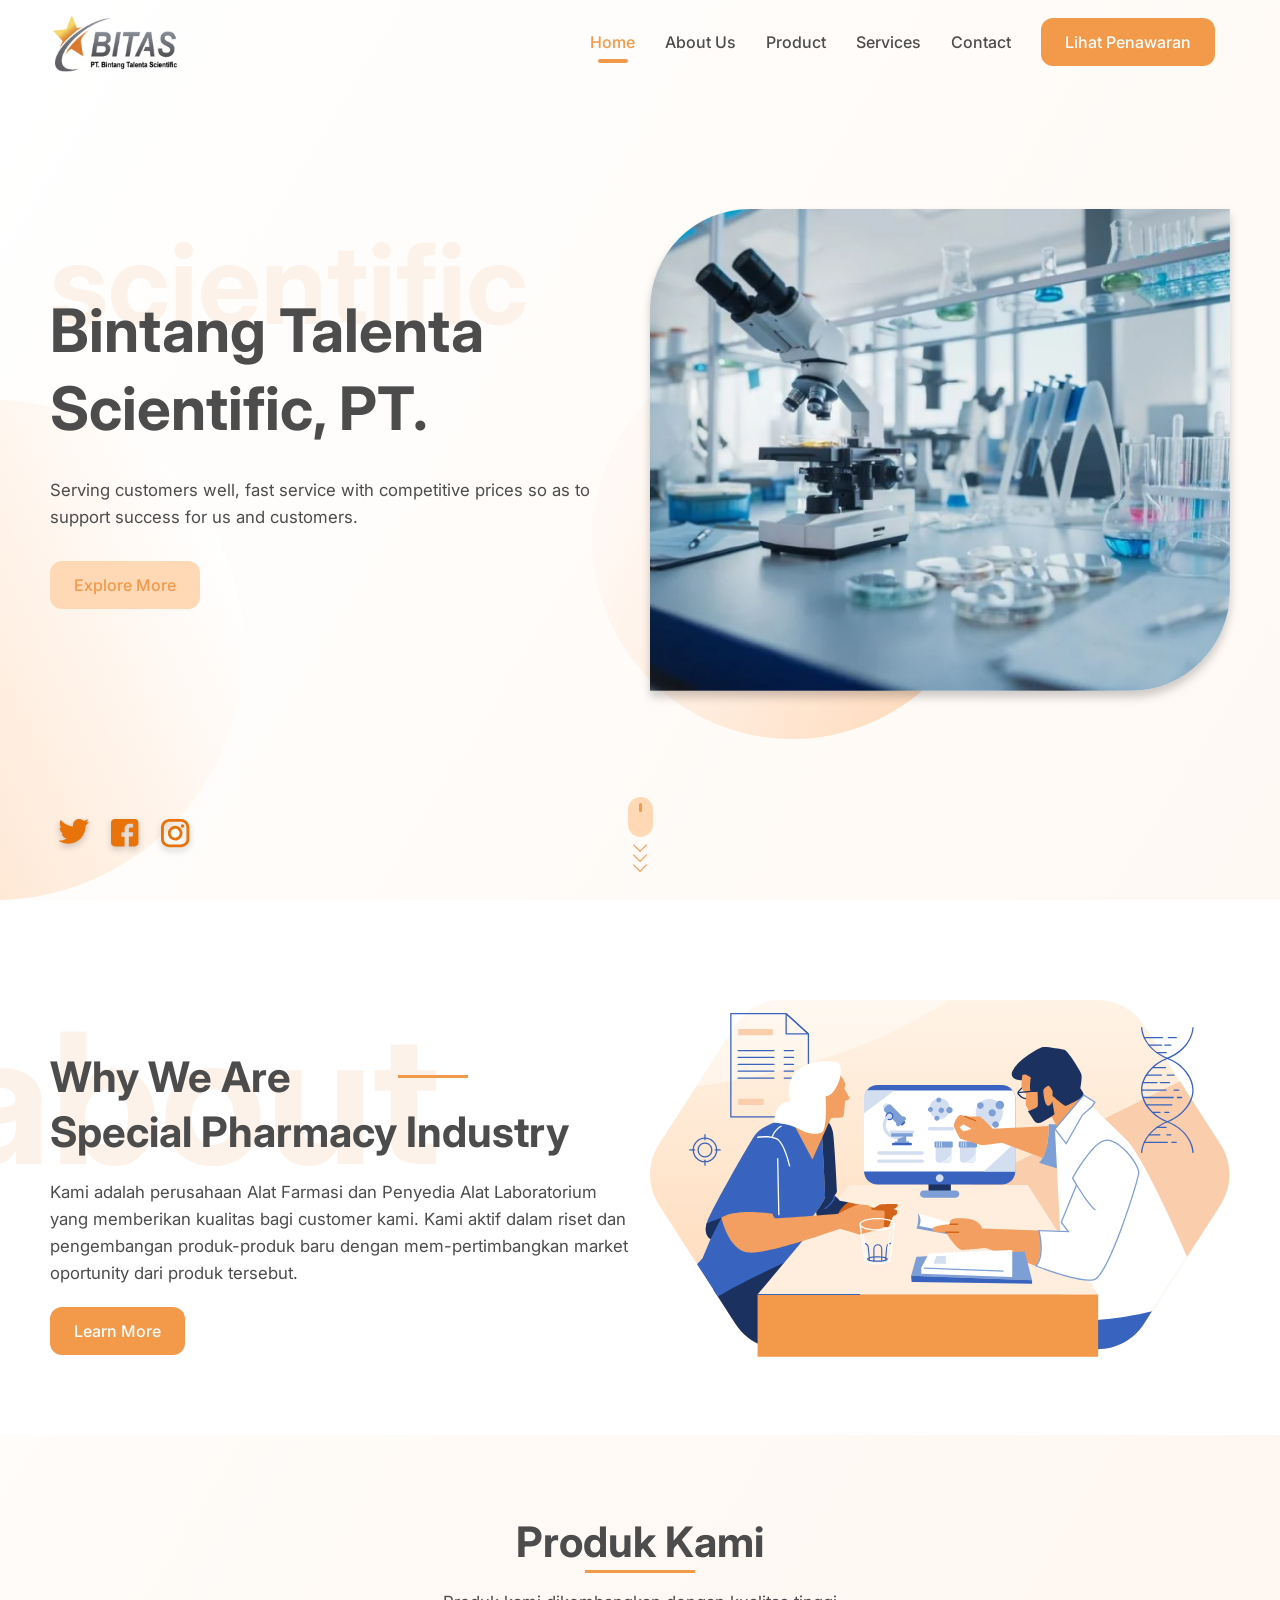
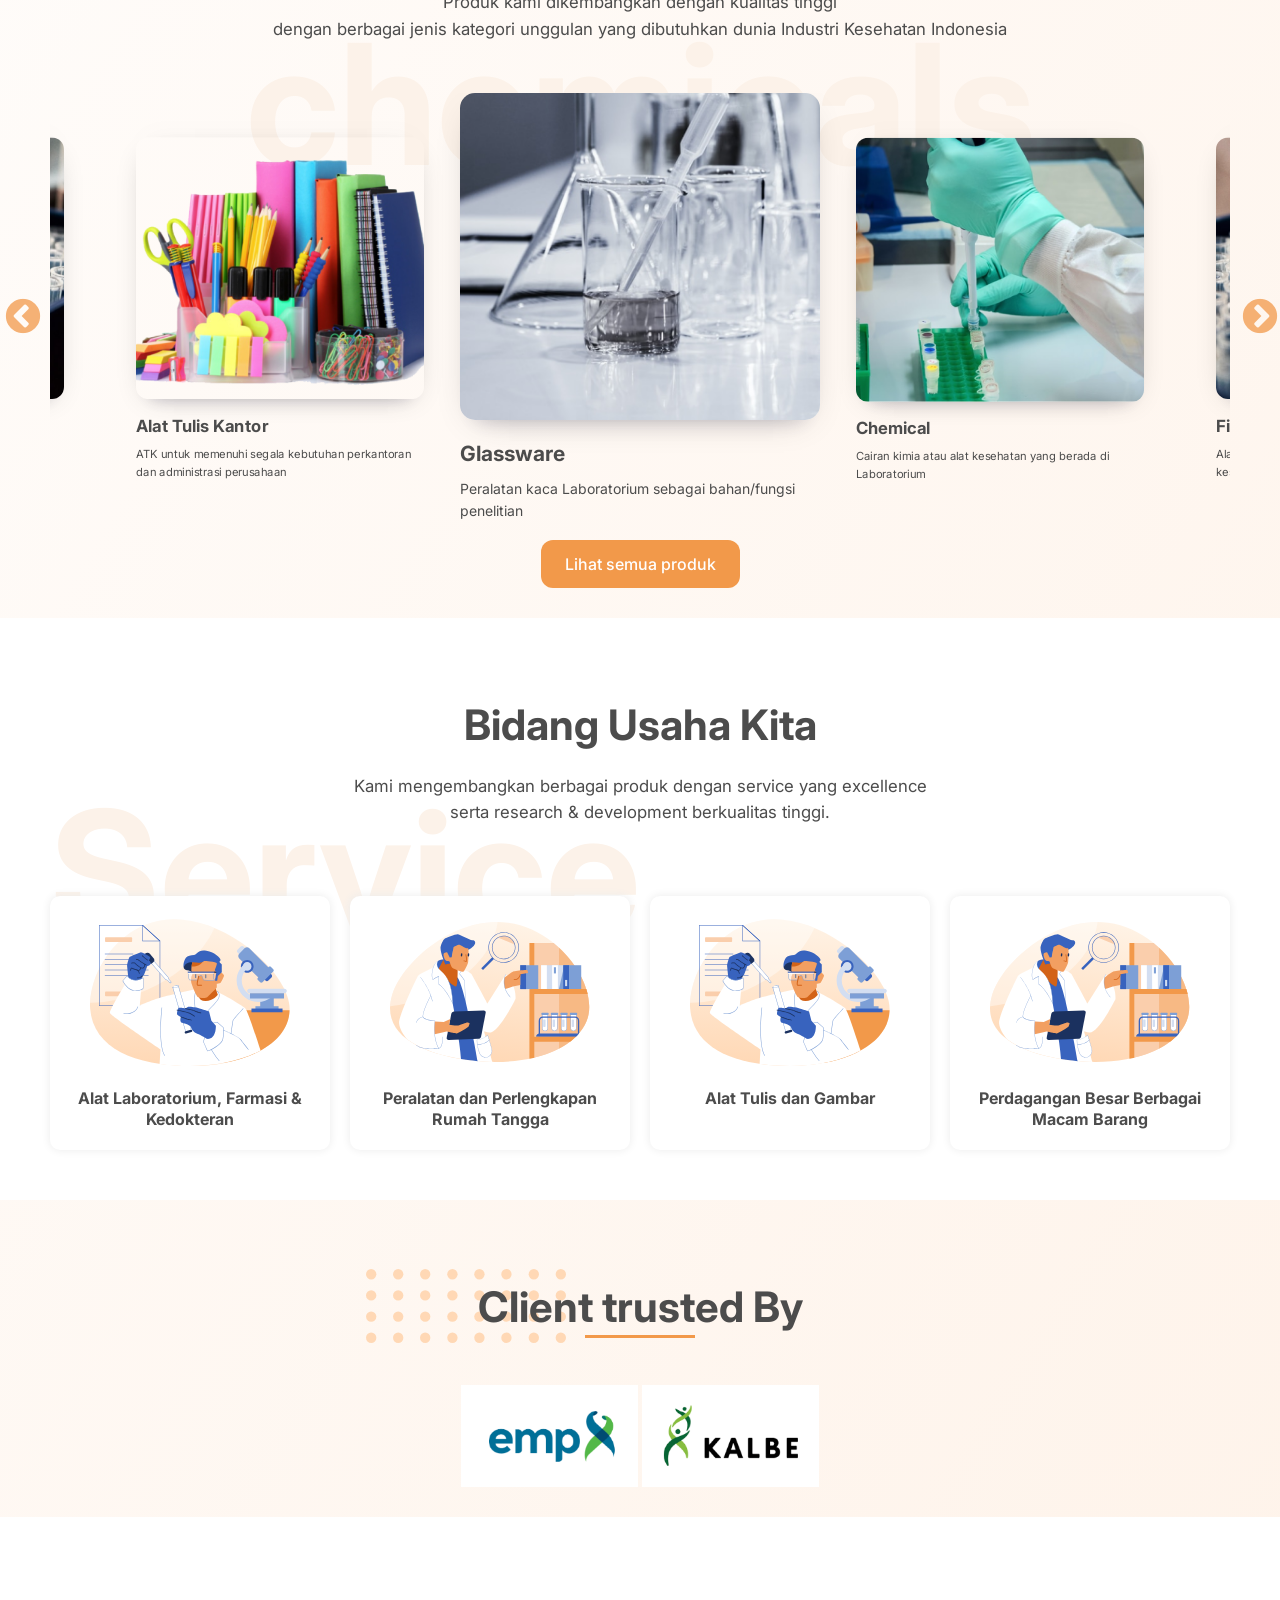
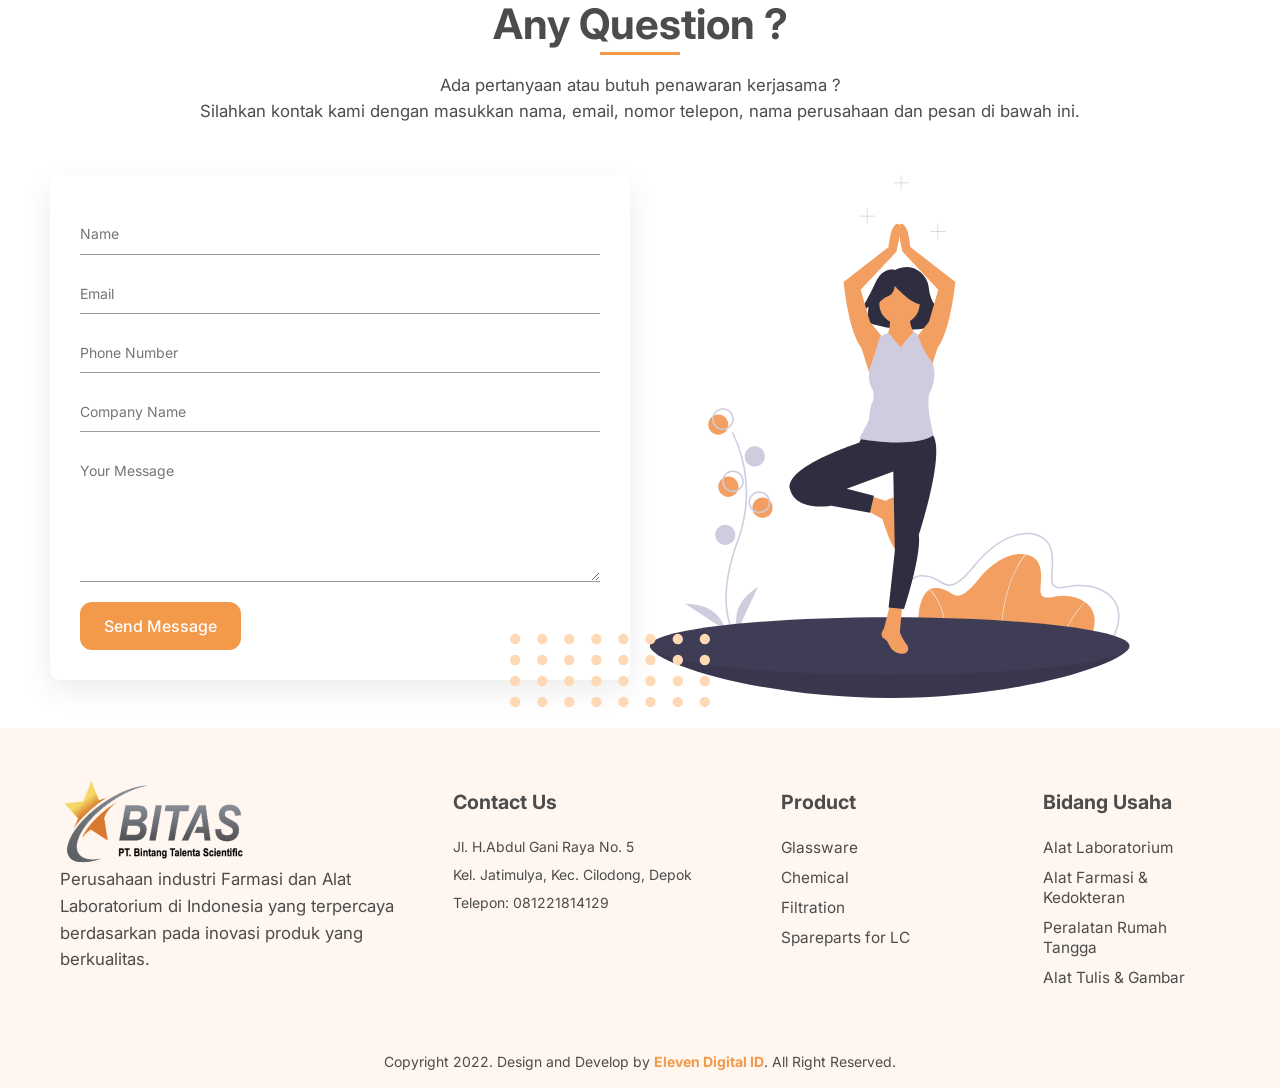
==== index.html @ c73af358 "First Push" ====
<!DOCTYPE html>
<html lang="en">
<head>
    <meta charset="UTF-8">
    <meta name="viewport" content="width=device-width, initial-scale=1.0">
    <meta http-equiv="X-UA-Compatible" content="ie=edge">
    <title>BITAS - Bintang Talenta Scientific</title>
    <meta name="description" content="Leading Sector Industri Alat Kesehatan dan Medis di Indonesia">
    <meta name="keywords" content="alat kesehatan, alat medis, kosmetik, skin care, industri kesehatan, farmasi">
    <link rel="shortcut icon" href="images/favicon.png" type="image/x-icon">

    <!-- CSS -->
    <link type="text/css" rel="stylesheet" href="test/style.css" />
    <link type="text/css" rel="stylesheet" href="css/animate.min.css" />
    <link type="text/css" rel="stylesheet" href="js/slick/slick.css">
    <link type="text/css" rel="stylesheet" href="js/slick/slick-theme.css">

    <!-- Font -->
    <link rel="preconnect" href="https://fonts.googleapis.com">
    <link rel="preconnect" href="https://fonts.gstatic.com" crossorigin>
    <link href="https://fonts.googleapis.com/css2?family=Inter:wght@400;500;700&display=swap" rel="stylesheet">
</head>
<body>

    <!--Header-->
    <div class="header header--transparent">
      <div class="container">    
        <nav>
          <div class="logo">
            <a href="index.html">
              <img src="images/logo.png" alt="">
            </a>
          </div>
          <div class="navigation">
            <ul>
              <li class="active"><a href="index.html">Home</a></li>
              <li><a href="">About Us</a></li>
              <li><a href="">Product</a></li>
              <li><a href="">Services</a></li>
              <li><a href="">Contact</a></li>
              <li class="navigation__cta">
                <a href=""
                    class="btn btn__primary"
                    target="_blank"
                >
                  Lihat Penawaran
                </a>
              </li>
            </ul>
          </div>
          <!--Hamburger Menu-->
          <div class="visible-xs menu__mobile">
            <div id="nav-icon1">
              <span></span>
              <span></span>
              <span></span>
            </div>
          </div>
        </nav>      
      </div>
    </div>
    
    <!--Cover-->
    <section class="page cover" id="home">
      <!--Content-->      
      <div class="content">
        <div class="container">
          <div class="row valign">
            <div class="col-lg-6 col-sm-6">              
              <div class="tagline">
                <h1 class="wow fadeInUp" data-wow-duration="1s" data-wow-delay="">
                  Bintang Talenta Scientific, PT.
                </h1>
                <p class="wow fadeInLeft" data-wow-duration="1s" data-wow-delay="0.4s">
                  Serving customers well, fast service with competitive prices so as to support success for us and customers.
                </p>
                <div class="shadowTitle shadowTitle__1 wow fadeInDown" data-wow-duration="1s" data-wow-delay="0.4s">
                  scientific
                </div>
              </div>
              <div class="button-area">
                <a href="#about" class="btn btn__secondary wow fadeInUp" data-wow-duration="1s" data-wow-delay="0.8s">Explore More</a>
              </div>
            </div>
            <div class="col-lg-6 col-sm-6">
              <div class="hero wow fadeIn" data-wow-duration="1s" data-wow-delay="0.8s">
                <div class="hero round-1">
                  <img src="images/hero-banner.png">
                </div>
              </div>
            </div>                
          </div>
          
          <!--Social-->
          <div class="social hidden-xs">
            <ul>
              <li><a href=""><img src="images/icon/twitter.svg" alt=""></a></li>
              <li><a href=""><img src="images/icon/facebook.svg" alt=""></a></li>
              <li><a href=""><img src="images/icon/instagram.svg" alt=""></a></li>
            </ul>
          </div>
        </div>
      </div>
      <!--Scroll Down-->
      <div id="scrollMouse">
        <div class="mouse" id="view-initiatives-button">
          <div class="wheel"></div>
        </div>
        <div>
          <span class="unu"></span> 
          <span class="doi"></span> 
          <span class="trei"></span>
        </div>
      </div>  
    </section>

    <!-- About -->
    <section class="page about valign" id="about">      
      <div class="container">
        <div class="row">
          <div class="col-sm-6">
            <div class="page__title">
              <h1 class="wow fadeInUp" data-wow-duration="1s" data-wow-delay="0.4s">
                Why We Are <br> 
                Special Pharmacy Industry
              </h1>
              <p class="wow fadeInLeft" data-wow-duration="1s" data-wow-delay="1s">
                Kami adalah perusahaan Alat Farmasi dan Penyedia Alat Laboratorium yang memberikan kualitas bagi customer kami.
                Kami aktif dalam riset dan pengembangan produk-produk baru dengan mem-pertimbangkan market oportunity dari produk tersebut. 
              </p>
              <div class="shadowTitle shadowTitle__2 wow fadeInDown" data-wow-duration="1s" data-wow-delay="1.3s">
                about
              </div>
              <div class="button-area mt2 wow fadeInUp" data-wow-duration="1s" data-wow-delay="1.6s">
                <a href="about.html" class="btn btn__primary">Learn More</a>
              </div>
            </div>
          </div>
          <div class="col-sm-6">
            <div class="illustration wow fadeIn" data-wow-duration="1s" data-wow-delay="1.3s">
              <img src="images/svg/about.svg" alt="">
            </div>
          </div>          
        </div>
      </div>
    </section>

    <!-- Product-->
    <section class="page case-study" id="product">
      <div class="container">
        <!-- Title -->
        <div class="page__title text-center">
          <h1 class="wow fadeInUp" data-wow-duration="1s" data-wow-delay="0.4s">
            Produk Kami
          </h1>
          <p class="wow fadeInUp" data-wow-duration="1s" data-wow-delay="0.8s">
            Produk kami dikembangkan dengan kualitas tinggi <br>
            dengan berbagai jenis kategori unggulan yang dibutuhkan dunia Industri Kesehatan Indonesia</p>
          <div class="shadowTitle shadowTitle__3 wow fadeInDown" data-wow-duration="1s" data-wow-delay="0.4s">
              chemicals
          </div>
          
        </div> 
        <div class="project wow fadeInUp" data-wow-duration="1s" data-wow-delay="1.2s">
          <div class="project__item">
            <a href="">
              <div class="project__images">
                <img src="images/product-1.png" alt="">
              </div>
              <div class="project__title">
                <h3>Glassware</h3>
                <p>Peralatan kaca Laboratorium sebagai bahan/fungsi penelitian </p>
              </div>
            </a>
          </div>
          <div class="project__item">
            <a href="">
              <div class="project__images">
                <img src="images/product-2.png" alt="">
              </div>
              <div class="project__title">
                <h3>Chemical</h3>
                <p>Cairan kimia atau alat kesehatan yang berada di Laboratorium</p>
              </div>
            </a>
          </div>
          <div class="project__item">
            <a href="">
              <div class="project__images">
                <img src="images/product-3.png" alt="">
              </div>
              <div class="project__title">
                <h3>Filtration</h3>
                <p>Alat penyaringan yang berfungsi sebagai alat kesehatan</p>
              </div>
            </a>
          </div>
          <div class="project__item">
            <a href="">
              <div class="project__images">
                <img src="images/product-4.png" alt="">
              </div>
              <div class="project__title">
                <h3>Alat Tulis Kantor</h3>
                <p>ATK untuk memenuhi segala kebutuhan perkantoran dan administrasi perusahaan</p>
              </div>
            </a>
          </div>
        </div>
        <div class="button__area text-center wow fadeInUp" data-wow-duration="1s" data-wow-delay="0.4s">
          <a href="" class="btn btn__primary">Lihat semua produk</a>
        </div>
      </div>
    </section>

    <!-- Service -->
    <section class="page service" id="services">
      <div class="container">  
        <!-- Title -->
        <div class="page__title text-center">
          <h1 class="wow fadeInUp" data-wow-duration="1s" data-wow-delay="0.3s">Bidang Usaha Kita</h1>
          <p class="wow fadeInUp" data-wow-duration="1s" data-wow-delay="0.6s">Kami mengembangkan berbagai produk dengan service yang excellence <br> 
            serta research & development berkualitas tinggi.</p>
          <div class="shadowTitle shadowTitle__5 wow fadeInLeft" data-wow-duration="1s" data-wow-delay="1.8s">
              Service
          </div>
        </div>
        <!-- Service Item -->
        <div class="row wrapper">
          <div class="col-sm-3">
            <div class="item wow fadeInUp" data-wow-duration="1s" data-wow-delay="0.6s">
              <div class="item__images">
                <img src="images/svg/service-2.svg" alt="">
              </div>
              <div class="item__title">
                Alat Laboratorium, Farmasi & Kedokteran
              </div>  
            </div>
          </div>
          <div class="col-sm-3">
            <div class="item wow fadeInUp" data-wow-duration="1s" data-wow-delay="0.9s">
              <div class="item__images">
                <img src="images/svg/service-1.svg" alt="">
              </div>
              <div class="item__title">
                Peralatan dan Perlengkapan Rumah Tangga
              </div>
            </div>
          </div>
          <div class="col-sm-3">
            <div class="item wow fadeInUp" data-wow-duration="1s" data-wow-delay="1.2s">
              <div class="item__images">
                <img src="images/svg/service-2.svg" alt="">
              </div>
              <div class="item__title">
                Alat Tulis dan Gambar 
              </div>              
            </div>
          </div>     
          <div class="col-sm-3">
            <div class="item wow fadeInUp" data-wow-duration="1s" data-wow-delay="1.2s">
              <div class="item__images">
                <img src="images/svg/service-1.svg" alt="">
              </div>
              <div class="item__title">
                Perdagangan Besar Berbagai Macam Barang
              </div>              
            </div>
          </div>     
        </div>
      </div>
    </section>        

    <!-- Client Section-->
    <section class="page page__half testimonials valign ">
      <div class="container">             
        <div class="page__title client wow fadeInUp" data-wow-duration="1s" data-wow-delay="0.4s">
          <h1>Client trusted By</h1>
        </div>
        <div class="client-list">
          <ul>
            <li class="item wow fadeInUp" data-wow-duration="1s" data-wow-delay="0.7s">
              <img src="images/client-1.png" alt="">
            </li>
            <li class="item wow fadeInUp" data-wow-duration="1s" data-wow-delay="1s">
              <img src="images/client-2.png" alt="">
            </li>
          </ul>
        </div>
      </div>
    </section>
    
    <!-- Contact -->
    <section class="page page__half contact" id="contact">
      <div class="container">
        <!-- Title -->
        <div class="page__title text-center">
          <h1 class="wow fadeInUp" data-wow-duration="1s" data-wow-delay="0.4s">
            Any Question ?
          </h1>
          <p class="wow fadeInUp" data-wow-duration="1s" data-wow-delay="0.8s">
            Ada pertanyaan atau butuh penawaran kerjasama ? <br> 
            Silahkan kontak kami dengan masukkan nama, email, nomor telepon, nama perusahaan dan pesan di bawah ini.</p>
          <div class="shadowTitle">
            Contact
          </div>          
        </div>

        <div class="row">
          <div class="col-sm-6">
            <!--Form-->
            <div class="contact__form wow fadeInLeft" data-wow-duration="1s" data-wow-delay="1.2s">
              <form action="">
                <div class="form__field">
                  <input type="text" value="" placeholder="Name" class="control">
                </div>
                <div class="form__field">
                  <input type="email" value="" placeholder="Email" class="control">
                </div>
                <div class="form__field">
                  <input type="text" value="" placeholder="Phone Number" class="control">
                </div>
                <div class="form__field">
                  <input type="text" value="" placeholder="Company Name" class="control">
                </div>
                <div class="form__field">
                  <textarea name="" id="" cols="30" rows="6" placeholder="Your Message" class="control"></textarea>                  
                </div>
                <div class="button-area">
                  <a href="" class="btn btn__primary">Send Message</a>
                </div>
              </form>
            </div>
          </div>
          <div class="col-sm-5 col-sm-offset-1">
            <div class="contact__illustration wow fadeInRight" data-wow-duration="1s" data-wow-delay="1.5s">
              <img src="images/svg/contact.svg" alt="">
            </div>
          </div>
        </div>
      </div>
    </section>

    <!-- Footer -->
    <footer class="footer page__half valign">
      <div class="container">
        <div class="row footer__content">
          <div class="col-sm-4 wow fadeInUp" data-wow-duration="1s" data-wow-delay="0.8s">
            <div class="brand">
              <div class="logo">
                <img src="images/logo.png" alt="">
              </div>
              <p>Perusahaan industri Farmasi dan Alat Laboratorium di Indonesia yang terpercaya berdasarkan pada inovasi produk yang berkualitas.                
              </p>
            </div>  
          </div>
          <div class="col-sm-8">
            <div class="details">
              <div class="row subinfo">
                <div class="col-sm-5 item wow fadeInUp" data-wow-duration="1s" data-wow-delay="1.1s">
                  <div class="item__title">
                    Contact Us
                  </div>
                  <div class="item__desc">          
                      <ul>
                        <li>Jl. H.Abdul Gani Raya No. 5</li>
                        <li>Kel. Jatimulya, Kec. Cilodong, Depok  </li>
                        <li>Telepon: 081221814129</li>                      
                      </ul>   
                  </div>
                </div>
                <div class="col-sm-4 item wow fadeInUp" data-wow-duration="1s" data-wow-delay="1.4s">
                  <div class="item__title">
                    Product
                  </div>
                  <div class="item__desc">
                    <ul>
                      <li><a href="">Glassware</a></li>
                      <li><a href="">Chemical</a></li>
                      <li><a href="">Filtration</a></li>
                      <li><a href="">Spareparts for LC</a></li>
                    </ul>
                  </div>
                </div>
                <div class="col-sm-3 item wow fadeInUp" data-wow-duration="1s" data-wow-delay="1.7s">
                  <div class="item__title">
                    Bidang Usaha
                  </div>
                  <div class="item__desc">
                    <ul>
                      <li><a href="">Alat Laboratorium</a></li>
                      <li><a href="">Alat Farmasi & Kedokteran</a></li>
                      <li><a href="">Peralatan Rumah Tangga</a></li>
                      <li><a href="">Alat Tulis & Gambar</a></li>
                    </ul>
                  </div>
                </div>
              </div>
            </div>
          </div>
        </div>
        <div class="copyright">
            <p>Copyright 2022. Design and Develop by <a href="http://elevendigital.id" target="_blank"> Eleven Digital ID</a>. All Right Reserved.</p>
        </div>
      </div>
    </footer>

    <!--Back to Top-->
    <div class="backtop">
      <img src="images/svg/arrow-up.svg" alt="">
    </div>

    <!-- Plugin Js -->
    <script src="js/jquery.min.js"  type="text/javascript"></script>
    <script src="js/slick/slick.min.js"  type="text/javascript"></script>
    <script src="js/wow.min.js" type="text/javascript"></script>
    <script src="js/main.js"  type="text/javascript"></script>

</body>
</html>
---- test/style.css ----
@font-face{font-family:'proxima_novaregular';src:url("../fonts/proximanova-regular-webfont.woff2") format("woff2"),url("../fonts/proximanova-regular-webfont.woff") format("woff");font-weight:normal;font-style:normal}*,*:before,*:after{box-sizing:border-box}html{margin:0;padding:0;scroll-behavior:smooth}body{background:#fff;font-family:"Inter",sans-serif;font-size:14px;font-weight:400;line-height:1.3;-webkit-text-size-adjust:100%;-ms-text-size-adjust:100%;-webkit-font-smoothing:antialiased;margin:0;padding:0}article,aside,details,figcaption,figure,footer,header,hgroup,nav,section{display:block}a{color:inherit;text-decoration:none;vertical-align:top;outline:0;transition:all 0.2s ease}a:hover{text-decoration:none}a:focus,button:focus{outline:0;outline:-webkit-focus-ring-color auto 0;outline-offset:0}img{max-width:100%;width:auto;height:auto;vertical-align:top;border:0;-ms-interpolation-mode:bicubic}table{border-collapse:collapse}iframe{border:none;vertical-align:top}li,ul,ol{margin:0;padding:0}ul li{display:inline-block;list-style:none;vertical-align:top}input,button,select,textarea{font-family:inherit;font-size:inherit;line-height:inherit}input:focus::-webkit-input-placeholder,input:focus:-moz-placeholder,input:focus::-moz-placeholder,input:focus:-ms-input-placeholder{color:transparent}input[type=button],input[type=checkbox],input[type=radio],input[type=reset],input[type=submit],label,select{cursor:pointer}input[type=search]{box-sizing:content-box;-webkit-appearance:textfield}input[type=search]::-webkit-search-cancel-button,input[type=search]::-webkit-search-decoration{-webkit-appearance:none}button,input[type="button"],input[type="checkbox"],input[type="radio"],input[type="reset"],input[type="submit"],label,select{cursor:pointer}textarea{overflow:auto;vertical-align:top}h1,h2,h3,h4,h5,h6{margin:0;line-height:1.2;color:inherit;text-rendering:optimizelegibility}h1,h2,h3{line-height:1.3}h1{font-size:2.5em}h2{font-size:2em}h3{font-size:1.2857em}h4{font-size:1em}h5{font-size:.9375em}h6{font-size:.786em}p{line-height:1.6;margin:3px 0 15px}@media (min-width: 992px){.container{width:970px}}@media (min-width: 1200px){.container{width:1100px}}img{vertical-align:middle}.img-responsive{display:block;max-width:100%;height:auto;width:100%}.container{margin-right:auto;margin-left:auto;padding-left:10px;padding-right:10px}.row{margin-left:-10px;margin-right:-10px}.container-fluid{margin-right:auto;margin-left:auto}.col-xs-1,.col-sm-1,.col-md-1,.col-lg-1,.col-xs-2,.col-sm-2,.col-md-2,.col-lg-2,.col-xs-3,.col-sm-3,.col-md-3,.col-lg-3,.col-xs-4,.col-sm-4,.col-md-4,.col-lg-4,.col-xs-5,.col-sm-5,.col-md-5,.col-lg-5,.col-xs-6,.col-sm-6,.col-md-6,.col-lg-6,.col-xs-7,.col-sm-7,.col-md-7,.col-lg-7,.col-xs-8,.col-sm-8,.col-md-8,.col-lg-8,.col-xs-9,.col-sm-9,.col-md-9,.col-lg-9,.col-xs-10,.col-sm-10,.col-md-10,.col-lg-10,.col-xs-11,.col-sm-11,.col-md-11,.col-lg-11,.col-xs-12,.col-sm-12,.col-md-12,.col-lg-12{position:relative;min-height:1px;padding-left:10px;padding-right:10px}.col-xs-1,.col-xs-2,.col-xs-3,.col-xs-4,.col-xs-5,.col-xs-6,.col-xs-7,.col-xs-8,.col-xs-9,.col-xs-10,.col-xs-11,.col-xs-12{float:left}.col-xs-12{width:100%}.col-xs-11{width:91.66666667%}.col-xs-10{width:83.33333333%}.col-xs-9{width:75%}.col-xs-8{width:66.66666667%}.col-xs-7{width:58.33333333%}.col-xs-6{width:50%}.col-xs-5{width:41.66666667%}.col-xs-4{width:33.33333333%}.col-xs-3{width:25%}.col-xs-2{width:16.66666667%}.col-xs-1{width:8.33333333%}.col-xs-pull-12{right:100%}.col-xs-pull-11{right:91.66666667%}.col-xs-pull-10{right:83.33333333%}.col-xs-pull-9{right:75%}.col-xs-pull-8{right:66.66666667%}.col-xs-pull-7{right:58.33333333%}.col-xs-pull-6{right:50%}.col-xs-pull-5{right:41.66666667%}.col-xs-pull-4{right:33.33333333%}.col-xs-pull-3{right:25%}.col-xs-pull-2{right:16.66666667%}.col-xs-pull-1{right:8.33333333%}.col-xs-pull-0{right:auto}.col-xs-push-12{left:100%}.col-xs-push-11{left:91.66666667%}.col-xs-push-10{left:83.33333333%}.col-xs-push-9{left:75%}.col-xs-push-8{left:66.66666667%}.col-xs-push-7{left:58.33333333%}.col-xs-push-6{left:50%}.col-xs-push-5{left:41.66666667%}.col-xs-push-4{left:33.33333333%}.col-xs-push-3{left:25%}.col-xs-push-2{left:16.66666667%}.col-xs-push-1{left:8.33333333%}.col-xs-push-0{left:auto}.col-xs-offset-12{margin-left:100%}.col-xs-offset-11{margin-left:91.66666667%}.col-xs-offset-10{margin-left:83.33333333%}.col-xs-offset-9{margin-left:75%}.col-xs-offset-8{margin-left:66.66666667%}.col-xs-offset-7{margin-left:58.33333333%}.col-xs-offset-6{margin-left:50%}.col-xs-offset-5{margin-left:41.66666667%}.col-xs-offset-4{margin-left:33.33333333%}.col-xs-offset-3{margin-left:25%}.col-xs-offset-2{margin-left:16.66666667%}.col-xs-offset-1{margin-left:8.33333333%}.col-xs-offset-0{margin-left:0%}@media (min-width: 768px){.col-sm-1,.col-sm-2,.col-sm-3,.col-sm-4,.col-sm-5,.col-sm-6,.col-sm-7,.col-sm-8,.col-sm-9,.col-sm-10,.col-sm-11,.col-sm-12{float:left}.col-sm-12{width:100%}.col-sm-11{width:91.66666667%}.col-sm-10{width:83.33333333%}.col-sm-9{width:75%}.col-sm-8{width:66.66666667%}.col-sm-7{width:58.33333333%}.col-sm-6{width:50%}.col-sm-5{width:41.66666667%}.col-sm-4{width:33.33333333%}.col-sm-3{width:25%}.col-sm-2{width:16.66666667%}.col-sm-1{width:8.33333333%}}@media (min-width: 992px){.col-md-1,.col-md-2,.col-md-3,.col-md-4,.col-md-5,.col-md-6,.col-md-7,.col-md-8,.col-md-9,.col-md-10,.col-md-11,.col-md-12{float:left}.col-md-12{width:100%}.col-md-11{width:91.66666667%}.col-md-10{width:83.33333333%}.col-md-9{width:75%}.col-md-8{width:66.66666667%}.col-md-7{width:58.33333333%}.col-md-6{width:50%}.col-md-5{width:41.66666667%}.col-md-4{width:33.33333333%}.col-md-3{width:25%}.col-md-2{width:16.66666667%}.col-md-1{width:8.33333333%}}@media (min-width: 1200px){.col-lg-1,.col-lg-2,.col-lg-3,.col-lg-4,.col-lg-5,.col-lg-6,.col-lg-7,.col-lg-8,.col-lg-9,.col-lg-10,.col-lg-11,.col-lg-12{float:left}.col-lg-12{width:100%}.col-lg-11{width:91.66666667%}.col-lg-10{width:83.33333333%}.col-lg-9{width:75%}.col-lg-8{width:66.66666667%}.col-lg-7{width:58.33333333%}.col-lg-6{width:50%}.col-lg-5{width:41.66666667%}.col-lg-4{width:33.33333333%}.col-lg-3{width:25%}.col-lg-2{width:16.66666667%}.col-lg-1{width:8.33333333%}}.visible-xs,.visible-sm,.visible-md,.visible-lg{display:none !important}@media (max-width: 767px){.visible-xs{display:block !important}table.visible-xs{display:table !important}tr.visible-xs{display:table-row !important}th.visible-xs,td.visible-xs{display:table-cell !important}}@media (max-width: 767px){.visible-xs-block{display:block !important}}@media (max-width: 767px){.visible-xs-inline{display:inline !important}}@media (max-width: 767px){.visible-xs-inline-block{display:inline-block !important}}@media (min-width: 768px) and (max-width: 991px){.visible-sm{display:block !important}table.visible-sm{display:table !important}tr.visible-sm{display:table-row !important}th.visible-sm,td.visible-sm{display:table-cell !important}}@media (min-width: 768px) and (max-width: 991px){.visible-sm-block{display:block !important}}@media (min-width: 768px) and (max-width: 991px){.visible-sm-inline{display:inline !important}}@media (min-width: 768px) and (max-width: 991px){.visible-sm-inline-block{display:inline-block !important}}@media (min-width: 992px) and (max-width: 1199px){.visible-md{display:block !important}table.visible-md{display:table !important}tr.visible-md{display:table-row !important}th.visible-md,td.visible-md{display:table-cell !important}}@media (min-width: 992px) and (max-width: 1199px){.visible-md-block{display:block !important}}@media (min-width: 992px) and (max-width: 1199px){.visible-md-inline{display:inline !important}}@media (min-width: 992px) and (max-width: 1199px){.visible-md-inline-block{display:inline-block !important}}@media (min-width: 1200px){.visible-lg{display:block !important}table.visible-lg{display:table !important}tr.visible-lg{display:table-row !important}th.visible-lg,td.visible-lg{display:table-cell !important}}@media (min-width: 1200px){.visible-lg-block{display:block !important}}@media (min-width: 1200px){.visible-lg-inline{display:inline !important}}@media (min-width: 1200px){.visible-lg-inline-block{display:inline-block !important}}@media (max-width: 767px){.hidden-xs{display:none !important}}@media (min-width: 768px) and (max-width: 991px){.hidden-sm{display:none !important}}@media (min-width: 992px) and (max-width: 1199px){.hidden-md{display:none !important}}@media (min-width: 1200px){.hidden-lg{display:none !important}}.clearfix:after,.clearfix:before,.row:after,.row:before{display:table;content:"";line-height:0}.clearfix:after,.row:after{clear:both}.centerElement{display:flex;flex-direction:column;justify-content:center;align-content:center;width:100%;height:100%}.text-center{text-align:center}.display-table{display:table;width:100%;height:100%;position:relative;z-index:1}.display-center{display:table-cell;vertical-align:middle;width:100%;height:100%}.center-block{display:block;margin-left:auto;margin-right:auto;float:none;text-align:center}.container__full{height:100%}.round-1{box-shadow:0px 6px 10px rgba(0,0,0,0.2);overflow:hidden;border-top-left-radius:100px;border-bottom-right-radius:100px}.round-2{box-shadow:0px 6px 10px rgba(0,0,0,0.2);overflow:hidden;border-bottom-right-radius:100px;border-top-left-radius:100px}.btn{display:inline-block;text-align:center;vertical-align:middle;font-size:16px;font-weight:500;line-height:1.5;padding:12px 24px;border-radius:12px;transition:all .5s ease}.btn__primary{background:#F2994A;color:#fff;transform:translateY(0);border-color:#F2994A}.btn__secondary{background:#FFD8B5;color:#F2994A;transform:translateY(0);border-color:#F2994A}.btn__outline{background:#fff;color:#F2994A !important}a{transition:all 0.2s ease}#scrollMouse{bottom:30px;position:absolute;left:0;z-index:2;right:0;margin:auto;text-align:center;width:25px}@media (max-width: 768px){#scrollMouse{bottom:10px}}#scrollMouse .wheel{border-radius:10px;height:9px;width:3px;display:block;margin:5px auto;background:#F2994A;position:relative;top:6px}#scrollMouse .wheel{-webkit-animation:mouse-wheel 1.2s ease infinite;-moz-animation:mouse-wheel 1.2s ease infinite}#scrollMouse span{display:block;width:10px;height:10px;transform:rotate(45deg);border-right:1px solid #F2994A;border-bottom:1px solid #F2994A;margin:0px auto}#scrollMouse .unu{margin-top:3px}#scrollMouse .unu,#scrollMouse .doi,#scrollMouse .trei{-webkit-animation:mouse-scroll 1s infinite;-moz-animation:mouse-scroll 1s infinite}#scrollMouse .unu{-webkit-animation-delay:.1s;-moz-animation-delay:.1s;-webkit-animation-direction:alternate}#scrollMouse .doi{-webkit-animation-delay:.2s;-moz-animation-delay:.2s;-webkit-animation-direction:alternate}#scrollMouse .trei{-webkit-animation-delay:.3s;-moz-animation-delay:.3s;-webkit-animation-direction:alternate}#scrollMouse .mouse{height:40px;width:25px;border-radius:15px;transform:none;background-color:#FFD8B5}@keyframes mouse-scroll{0%{opacity:0}50%{opacity:0.5}100%{opacity:1}}.mt1{margin-top:10px}.mt2{margin-top:20px}.mt3{margin-top:30px}.backtop{position:fixed;bottom:50px;right:50px;background:#F2994A;border-radius:50%;padding:10px;box-shadow:0px 10px 10px #cccccc;height:45px;width:45px;transition:all .4s ease;display:none;z-index:99}.backtop:hover{cursor:pointer;background:#F2994A}@media (max-width: 768px){.backtop{bottom:20px;right:20px}}#nav-icon1{width:60px;height:45px;position:relative;transform:rotate(0deg);transition:.5s ease-in-out;cursor:pointer;transform:scale(0.5)}#nav-icon1 span{display:block;position:absolute;height:9px;width:100%;background:#F2994A;border-radius:9px;opacity:1;left:0;transform:rotate(0deg);transition:.25s ease-in-out;z-index:100}#nav-icon1 span:nth-child(1){top:0px}#nav-icon1 span:nth-child(2){top:18px;width:60%}#nav-icon1 span:nth-child(3){top:36px}#nav-icon1.open span:nth-child(1){top:18px;transform:rotate(135deg)}#nav-icon1.open span:nth-child(2){opacity:0;left:-60px}#nav-icon1.open span:nth-child(3){top:18px;transform:rotate(-135deg)}.title-main{position:relative}.title-main h1{text-align:center;font-size:3em;margin:20px auto}@media (max-width: 768px){.title-main h1{font-size:2em}}.title-main:after{content:'';position:absolute;bottom:0;right:0;left:0;margin:auto;height:3px;width:70px;background:#148D3B}@media (max-width: 768px){.title-main:after{bottom:-10px}}.tab{background:#fff;border:1px solid #ccc;padding:5px 12px;border-radius:20px;display:inline-flex;margin-right:10px;cursor:pointer;white-space:nowrap;transition:all .3s ease-in-out}@media (max-width: 768px){.tab{display:inline-block;margin-right:4px;margin-bottom:6px}}.tab:hover{background:#E7F4EB;border:1px solid #F2994A}.tab.active{background:#F2994A;color:#fff;border:1px solid #F2994A}.tab-wrapper{display:flex;margin:20px auto}@media (max-width: 768px){.tab-wrapper{overflow-x:scroll;display:block;text-align:center}}.tab-content{display:flex;flex-wrap:wrap;justify-content:flex-start;width:100%}@media (min-width: 768px){.tab-content{margin-left:-8px;margin-right:-8px}}.tab-content__item{width:calc(100%/4);padding:8px;display:flex}@media (max-width: 768px){.tab-content__item{padding:4px;width:calc(100%/1)}}.card{background:#ffffff;box-shadow:0 0 24px -4px rgba(0,0,0,0.12);border-radius:16px;padding:8px;display:flex;flex-direction:column;margin-bottom:10px}.card__name{padding:10px;flex:1 0 auto}.card__name--title{font-size:1.5em;font-weight:600;line-height:1.5;margin-bottom:10px}.card__name--desc{line-height:normal;color:#848484;flex:1 0 auto}.card__foot{padding:10px}.label{height:16px;padding:0 8px;display:inline-flex;align-items:center;font-size:12px;line-height:0;letter-spacing:0.8px;text-decoration:none;color:#ffffff;border-radius:16px;background-color:#f1f1f1;white-space:nowrap;text-transform:capitalize}.label--info{background-color:#0eb3ff}.label--success{background-color:#9bce59}.label--warning{background-color:#f8a33f}.label--danger{background-color:#f25b61}.label--default{background-color:#54bfba}body{color:#4C4C4C;background:linear-gradient(121.49deg, #fff 0%, #FEF1E6 100%)}@media (min-width: 1200px){.container{width:1200px}}p{font-size:1.2em}.page{position:relative;padding:30px}@media (max-width: 768px){.page{padding:10px}}.page__inner{padding:40px 0px}.page__title{position:relative;margin:50px auto 50px}@media (max-width: 768px){.page__title{text-align:center}}.page__title h1{position:relative;z-index:10;font-size:3em}@media (max-width: 768px){.page__title h1{font-size:1.8em}}.page__title p{font-size:1.2em;margin:20px auto;position:relative;z-index:1}.shadowTitle{color:#fcf2e9;font-weight:bold;position:absolute;top:0}@media (max-width: 768px){.shadowTitle{font-size:3.5em}}.shadowTitle__1{font-size:8em;z-index:-1;top:-80px}@media (max-width: 768px){.shadowTitle__1{top:-30px;font-size:3.5em}}.shadowTitle__2{font-size:13em;top:-70px;left:-100px}@media (max-width: 768px){.shadowTitle__2{font-size:3.5em;top:-20px;left:0;right:0}}@media (min-width: 992px) and (max-width: 1100px){.shadowTitle__2{font-size:10em}}.shadowTitle__3{font-size:12em;left:0;right:0;margin:auto;z-index:0;top:80px}@media (max-width: 768px){.shadowTitle__3{font-size:3.5em;top:120%}}.shadowTitle__4{font-size:12em;bottom:10px;z-index:-1}@media (max-width: 768px){.shadowTitle__4{font-size:3.7em}}.shadowTitle__5{font-size:12em;left:0;z-index:0;top:50%}@media (max-width: 768px){.shadowTitle__5{font-size:4.5em;top:105%}}.shadowTitle__6{font-size:12em;left:0;z-index:0;top:70%}@media (max-width: 768px){.shadowTitle__6{font-size:4.5em;top:105%}}.wave{width:100%}.wave img{width:100%}.wave__top{bottom:0;left:0}.wave__bottom{top:0}.header{width:100%;display:flex;align-items:center;justify-content:center;z-index:100;transition:box-shadow .3s, color .5s, background-color .5s;position:fixed;height:85px}@media (max-width: 768px){.header{height:80px}}.header nav{display:flex;align-items:center;justify-content:space-between}@media (min-width: 768px){.header nav .logo{width:130px}}@media (max-width: 768px){.header nav .logo{width:100px}}.header nav .navigation{flex:1 70%}.header.fixed{position:fixed;width:100%;background:linear-gradient(121.49deg, #fff 0%, #FEF1E6 100%);opacity:1;transition:transform 0.4s cubic-bezier(0.4, 0, 0.2, 1) 0.3s,opacity 0s 0.3s;box-shadow:0 0 1.8rem rgba(0,0,0,0.15)}.header.fixed .navigation ul li a{color:#4C4C4C}.header.fixed .navigation ul li a:hover{color:#F2994A}.header .navigation__cta img{width:24px}.header .navigation__cta a{color:#fff !important;display:flex;align-items:center}.header .navigation__cta i{margin-right:10px}@media (max-width: 768px){.header .navigation{background:linear-gradient(121.49deg, #fff 0%, #FEF1E6 100%);padding:10px;position:fixed;top:0;left:0;width:100%;height:100%;z-index:2;transform:translateX(100%);transition:all .3s ease-in-out;display:flex;align-items:center;justify-content:center}}@media (min-width: 768px){.header .navigation ul{display:flex;align-items:center;justify-content:flex-end}}.header .navigation ul li{margin:5px 15px;position:relative}@media (max-width: 768px){.header .navigation ul li{display:block;margin:50px 10px;text-align:center}}.header .navigation ul li.active a{color:#F2994A}@media (min-width: 768px){.header .navigation ul li.active:before{height:4px;width:30px;border-radius:8px;background:#F2994A;position:absolute;content:'';bottom:-10px;left:0;right:0;margin:auto}}.header .navigation ul li a{color:#4C4C4C;font-size:16px;font-weight:500}.header .navigation ul li a:hover{color:#F2994A}@media (max-width: 768px){.header .navigation ul li a{font-weight:700}}.header .navigation.show{transform:translateX(0%)}.header .valign{display:flex;align-items:center}@media (max-width: 768px){.header .valign{display:block}}.header .menu__mobile{z-index:99}@media (max-width: 768px){.header .container{flex:1}}.cover{height:100vh;width:100%;position:relative;padding:0;overflow:hidden}.cover:before{content:'';position:absolute;bottom:0;left:-20%;height:500px;width:500px;background:linear-gradient(64.36deg, #fff 12.25%, #FFDCBF 94.83%);transform:rotate(180deg);border-radius:100%}@media (max-width: 768px){.cover:before{bottom:5%;left:-20%;height:200px;width:200px}}.cover .content{height:100%}.cover .content .container{display:flex;align-items:center;height:100%}.cover .content .tagline{position:relative;color:#4C4C4C;text-align:left}@media (max-width: 768px){.cover .content .tagline{text-align:center;margin-top:30px;padding:10px}}.cover .content .tagline h1{font-weight:bold;font-size:60px}@media (max-width: 768px){.cover .content .tagline h1{font-size:1.4em}}.cover .content .tagline h1 span{font-weight:bold}.cover .content .tagline p{margin:30px auto;font-size:1.2em}@media (max-width: 768px){.cover .content .tagline p{font-size:1em;margin:10px auto}}@media (max-width: 768px){.cover .content .button-area{margin:auto;text-align:center}}@media screen and (max-height: 600px){.cover .content .button-area{display:none}}.cover .content .valign{display:flex;align-items:center}@media (max-width: 768px){.cover .content .valign{display:block}}.cover .content .homepage{width:570px}@media (max-width: 768px){.cover .content .homepage{width:300px;height:auto;margin:auto}}@media (min-width: 768px) and (max-width: 1100px){.cover .content .homepage{width:450px}}.cover .content .homepage__item:focus{outline:none}.cover .content .homepage .slick-list{box-shadow:0px 6px 10px rgba(0,0,0,0.2);border-top-right-radius:50px;border-bottom-left-radius:50px}.cover .content .homepage .slick-slide.slick-current.slick-active.slick-center{transform:scale(1)}.cover .content .homepage .slick-dots{bottom:-60px}@media (max-width: 768px){.cover .content .homepage .slick-dots{bottom:-40px}}.cover .content .homepage .slick-dots li{width:40px}.cover .content .homepage .slick-dots li button:before{content:'';height:6px;border-radius:10px;width:40px;background:#F2994A}.cover .content .homepage .slick-prev,.cover .content .homepage .slick-next{width:40px;height:40px;z-index:2}.cover .content .homepage .slick-prev:before,.cover .content .homepage .slick-next:before{color:#F2994A;font-size:40px}.cover .content .homepage .slick-next{right:-4%}@media (max-width: 768px){.cover .content .homepage .slick-next{right:0;top:40%}}.cover .content .homepage .slick-prev{left:-4%}@media (max-width: 768px){.cover .content .homepage .slick-prev{left:0;top:40%;z-index:20}}.cover .hero{position:relative;z-index:2}.cover .hero img{width:100%}.cover .hero:before{content:'';position:absolute;z-index:-1;bottom:-10%;left:-10%;height:400px;width:400px;background:linear-gradient(114.28deg, #FFF9F5 13.91%, #FFF1E6 37.85%, #FFDCBF 84.98%);border-radius:100%}@media (max-width: 768px){.cover .hero:before{display:none;content:''}}.cover .social{position:absolute;bottom:40px;z-index:10}.cover .wave__top{position:absolute}.service{position:relative;background-color:#fff}@media (min-width: 768px){.service .wrapper{display:flex;flex-wrap:wrap;justify-content:center}}.service .item{margin:20px auto;width:280px;background:#fff;padding:16px;text-align:center;border-radius:10px;box-shadow:0px 0px 10px #ebebeb;transform:translateY(0px);transition:all .5s ease}@media (max-width: 768px){.service .item{width:auto}}.service .item:hover{box-shadow:0 30px 20px -17px rgba(50,50,93,0.25),0 18px 36px -18px rgba(0,0,0,0.3),0 -12px 36px -8px rgba(0,0,0,0.025);transform:translateY(-7px)}.service .item__images{width:200px;margin:auto;height:160px;display:flex;justify-content:center;align-items:center}.service .item__title{font-weight:bold;font-size:1rem;margin:16px auto;height:30px}.about{background-color:#fff}@media (min-width: 768px){.about{padding-top:100px}}.about .page__title h1:after{content:'';position:absolute;top:25px;left:calc(100% - 40%);height:3px;width:70px;background:#F2994A}@media (max-width: 768px){.about .page__title h1:after{top:auto;bottom:-10px;left:0;right:0;margin:auto;width:60px}}.about .visi-misi .page__title{margin:0px auto 10px}.about .visi-misi .page__title:after{left:calc(100% - 40%);width:60px;border-radius:10px}@media (max-width: 768px){.about .visi-misi .page__title:after{top:auto;bottom:-5px}}.about .timeline{position:relative;max-width:1200px;margin:0 auto}.about .timeline::after{content:'';position:absolute;width:5px;background-color:#FFD8B5;top:20px;bottom:10px;left:50%;margin-left:-3px}.about .wrapper{padding:10px 40px;position:relative;background-color:inherit;width:50%}.about .wrapper::after{content:'';position:absolute;width:25px;height:25px;right:-13px;background-color:white;border:4px solid #C8AD02;top:15px;border-radius:50%;z-index:1}.about .left{left:0}.about .right{left:50%}.about .left::before{content:" ";height:0;position:absolute;top:22px;width:0;z-index:1;right:30px;border:medium solid #FFD8B5;border-width:10px 0 10px 10px;border-color:transparent transparent transparent #FFD8B5}.about .right::before{content:" ";height:0;position:absolute;top:22px;width:0;z-index:1;left:30px;border:medium solid #FFD8B5;border-width:10px 10px 10px 0;border-color:transparent #FFD8B5 transparent transparent}.about .right::after{left:-12px}.about .content{padding:20px 20px;background-color:#FFD8B5;color:#4C4C4C;position:relative;border-radius:10px;filter:drop-shadow(0px 24px 64px rgba(0,0,0,0.04))}.about .content .image{border-radius:10px;overflow:hidden;margin-bottom:20px}@media screen and (max-width: 768px){.about .timeline::after{left:10px}.about .wrapper{width:100%;padding-left:40px;padding-right:5px}.about .wrapper::before{left:30px;border:medium solid #FFD8B5;border-width:10px 10px 10px 0;border-color:transparent #FFD8B5 transparent transparent}.about .left::after,.about .right::after{left:-2px}.about .right{left:0%}}.case-study .page__title h1:after{content:'';position:absolute;top:55px;right:0;left:0;margin:auto;height:3px;width:110px;background:#F2994A}@media (max-width: 768px){.case-study .page__title h1:after{top:auto;width:70px;bottom:-10px}}.case-study .project{overflow:visible}.case-study .project__item{width:calc(100% + 30px);transform:scale(0.8);transition:all .5s ease}.case-study .project__item:focus{outline:none !important}.case-study .project__item:hover{cursor:grab}.case-study .project__images{border-radius:15px;overflow:hidden;box-shadow:0px 15px 20px -17px rgba(50,50,93,0.25),0px 10px 36px -18px rgba(0,0,0,0.3),0 -12px 36px -8px rgba(0,0,0,0.025)}.case-study .project__title{margin-top:20px}.case-study .project__title h3{font-size:1.5em;margin:10px auto}.case-study .project__title p{font-size:14px}.case-study .project .slick-slide.slick-current.slick-active.slick-center{transform:scale(1)}.case-study .project .slick-dots{bottom:-60px}.case-study .project .slick-dots li button:before{font-size:13px;color:#F2994A}.case-study .project .slick-prev:before,.case-study .project .slick-next:before{color:#F2994A;font-size:40px}.case-study .project .slick-next{right:-4%}@media (max-width: 768px){.case-study .project .slick-next{right:0;top:40%}}.case-study .project .slick-prev{left:-4%}@media (max-width: 768px){.case-study .project .slick-prev{left:0;z-index:20;top:40%}}.case-study .project .slick-prev,.case-study .project .slick-next{width:37px;height:37px;z-index:2}.testimonials .page__title{position:absolute;width:45%}@media (max-width: 768px){.testimonials .page__title{width:100%;position:relative}}.testimonials .page__title:after{content:'';position:absolute;top:25px;left:260px;height:3px;width:110px;background:#F2994A}@media (max-width: 768px){.testimonials .page__title:after{top:38px;width:70px;left:0%;right:0;margin:auto}}.testimonials .page__title.client{position:relative;width:60%;text-align:center}@media (max-width: 768px){.testimonials .page__title.client{width:100%}}.testimonials .page__title.client:after{content:'';position:absolute;top:55px;right:0;left:0;margin:auto;height:3px;width:110px;background:#F2994A}@media (max-width: 768px){.testimonials .page__title.client:after{top:38px;width:70px}}.testimonials .page__title.client:before{content:url(../images/svg/dots.svg);position:absolute;top:-25px;left:80px}@media (max-width: 768px){.testimonials .page__title.client:before{content:''}}.testimonials .shadowTitle{top:55px}@media (max-width: 768px){.testimonials .shadowTitle{font-size:3em;top:0px}}.testimonials .client-list ul{margin:auto;text-align:center}.testimonials .client-list .item{width:15%}@media (max-width: 768px){.testimonials .client-list .item{width:40%;margin:10px}}.testimonials .shape{position:relative;margin-bottom:60px}@media (max-width: 768px){.testimonials .shape__bg{position:absolute}}.testimonials .shape .sliderTestimonial{position:absolute;top:200px;text-align:center;width:100%;left:0;right:0}@media (max-width: 768px){.testimonials .shape .sliderTestimonial{position:relative;top:0px}}.testimonials .shape .sliderTestimonial .item:focus{outline:none !important}.testimonials .shape .sliderTestimonial .item__images{width:180px;border-radius:50%;box-shadow:5px 5px 10px #ccc;margin:auto;overflow:hidden}@media (max-width: 768px){.testimonials .shape .sliderTestimonial .item__images{width:110px}}.testimonials .shape .sliderTestimonial .item__speech{margin:30px auto;width:70%}@media (max-width: 768px){.testimonials .shape .sliderTestimonial .item__speech{width:100%}}.testimonials .shape .sliderTestimonial .item__speech h2{font-weight:normal;line-height:1.7}@media (max-width: 768px){.testimonials .shape .sliderTestimonial .item__speech h2{font-size:1.2em}}.testimonials .shape .sliderTestimonial .item__profile--name{font-weight:bold;font-size:1.5em;margin-bottom:5px}.testimonials .shape .sliderTestimonial .item__profile--pt{font-size:1.1em}.testimonials .slick-dots{bottom:-60px}.testimonials .slick-dots li button:before{font-size:13px;color:#F2994A !important}.testimonials .slick-prev:before,.testimonials .slick-next:before{color:#F2994A;font-size:40px}.detail{padding:15px 20px}.product-info{display:flex;order:1;flex-direction:column;position:relative;border-radius:20px;padding:15px;color:#ffffff;background:linear-gradient(79.87deg, #148D3B .77%, #5AE487 97.33%);margin-bottom:20px}@media (max-width: 768px){.product-info{margin:20px -20px}}.product-info .title{font-size:1.8em;margin-bottom:15px}.product-info .icon{position:absolute;top:10px;right:10px}.product-image{display:flex;order:1;margin-bottom:15px;border-radius:10px;overflow:hidden;justify-content:center}@media (min-width: 768px){.product-image{box-shadow:0px 15px 20px -17px rgba(50,50,93,0.25),0px 10px 36px -18px rgba(0,0,0,0.3),0 -12px 36px -8px rgba(0,0,0,0.025);padding:10px}}.product-image img{max-width:400px}.product-content{display:flex;order:1;flex-direction:column;position:relative;margin:10px auto}.product-content .title{font-size:1.5em;font-weight:600;color:#4C4C4C;margin-bottom:10px}.product-content .description{color:#8D8C8C;line-height:normal}.product-recommend{position:relative;display:flex;flex-wrap:wrap;margin:8px -10px}.product-recommend__item{padding:0}.product-recommend .card{margin:10px}.contact{background-color:#fff}.contact .shadowTitle{font-size:11em;left:0;right:0;margin:auto;color:#f7f9fd;z-index:-1;top:10px}@media (max-width: 768px){.contact .shadowTitle{font-size:3.5em}}.contact .page__title:after{content:'';position:absolute;top:55px;left:0;right:0;margin:auto;height:3px;width:80px;background:#F2994A}@media (max-width: 768px){.contact .page__title:after{top:45px}}.contact__form{background:#fff;padding:30px;box-shadow:0px 10px 30px #ececec;border-radius:10px}@media (max-width: 768px){.contact__form{padding:8px 16px 24px}}.contact__form::after{content:url(../images/svg/dots.svg);position:absolute;bottom:-45px;right:-70px;z-index:2}@media (max-width: 768px){.contact__form::after{bottom:-75px;right:10px}}.contact__form .form__field{margin:10px auto 20px}.contact__form .form__field .control{border:0;outline:0;border-bottom:1px solid #9C9C9C;color:#4C4C4C;display:block;width:100%;background:transparent;padding:10px 0px;background-clip:padding-box;margin:10px auto}.contact .maps{margin:20px auto}.footer{position:relative;background:#fef6ef;overflow:hidden}.footer__content{padding:50px 10px}@media (max-width: 768px){.footer .details{width:100%}}.footer .details .subinfo .item__title{font-size:1.4em;height:50px;display:flex;align-items:center;font-weight:bold}.footer .details .subinfo .item__desc p{font-size:1.1em}.footer .details .subinfo .item__desc li{display:block;margin:10px auto}.footer .details .subinfo .item__desc li a{font-size:1.1em}.footer .copyright{text-align:center}.footer .copyright p{font-size:1em}.footer .copyright a{color:#F2994A;font-weight:bold}.banner{width:100%;padding-top:100px;height:450px;overflow:hidden;background-attachment:fixed;background-size:cover}.banner__about{background:url(../images/banner-1.jpg) no-repeat center}.banner__product{background:url(../images/banner-5.jpg) no-repeat center}.banner__services{background:url(../images/banner-4.jpg) no-repeat center}.banner__contact{background:url(../images/banner-2.jpg) no-repeat center;background-position:bottom}.banner__detail{background-image:linear-gradient(to top left, rgba(200,173,2,0.7), #209b48),url("../images/banner-5.jpg");display:flex;align-items:center;justify-content:center;color:#ffffff;flex-direction:column;text-align:center}@media (max-width: 768px){.banner{height:300px;padding-top:80px;background-attachment:scroll;background-size:contain;background-position:bottom}}@media (min-width: 768px){.banner{background-attachment:fixed;background-size:cover}}.banner img{width:100%}.illustration img{width:100%}
/*# sourceMappingURL=style.css.map */
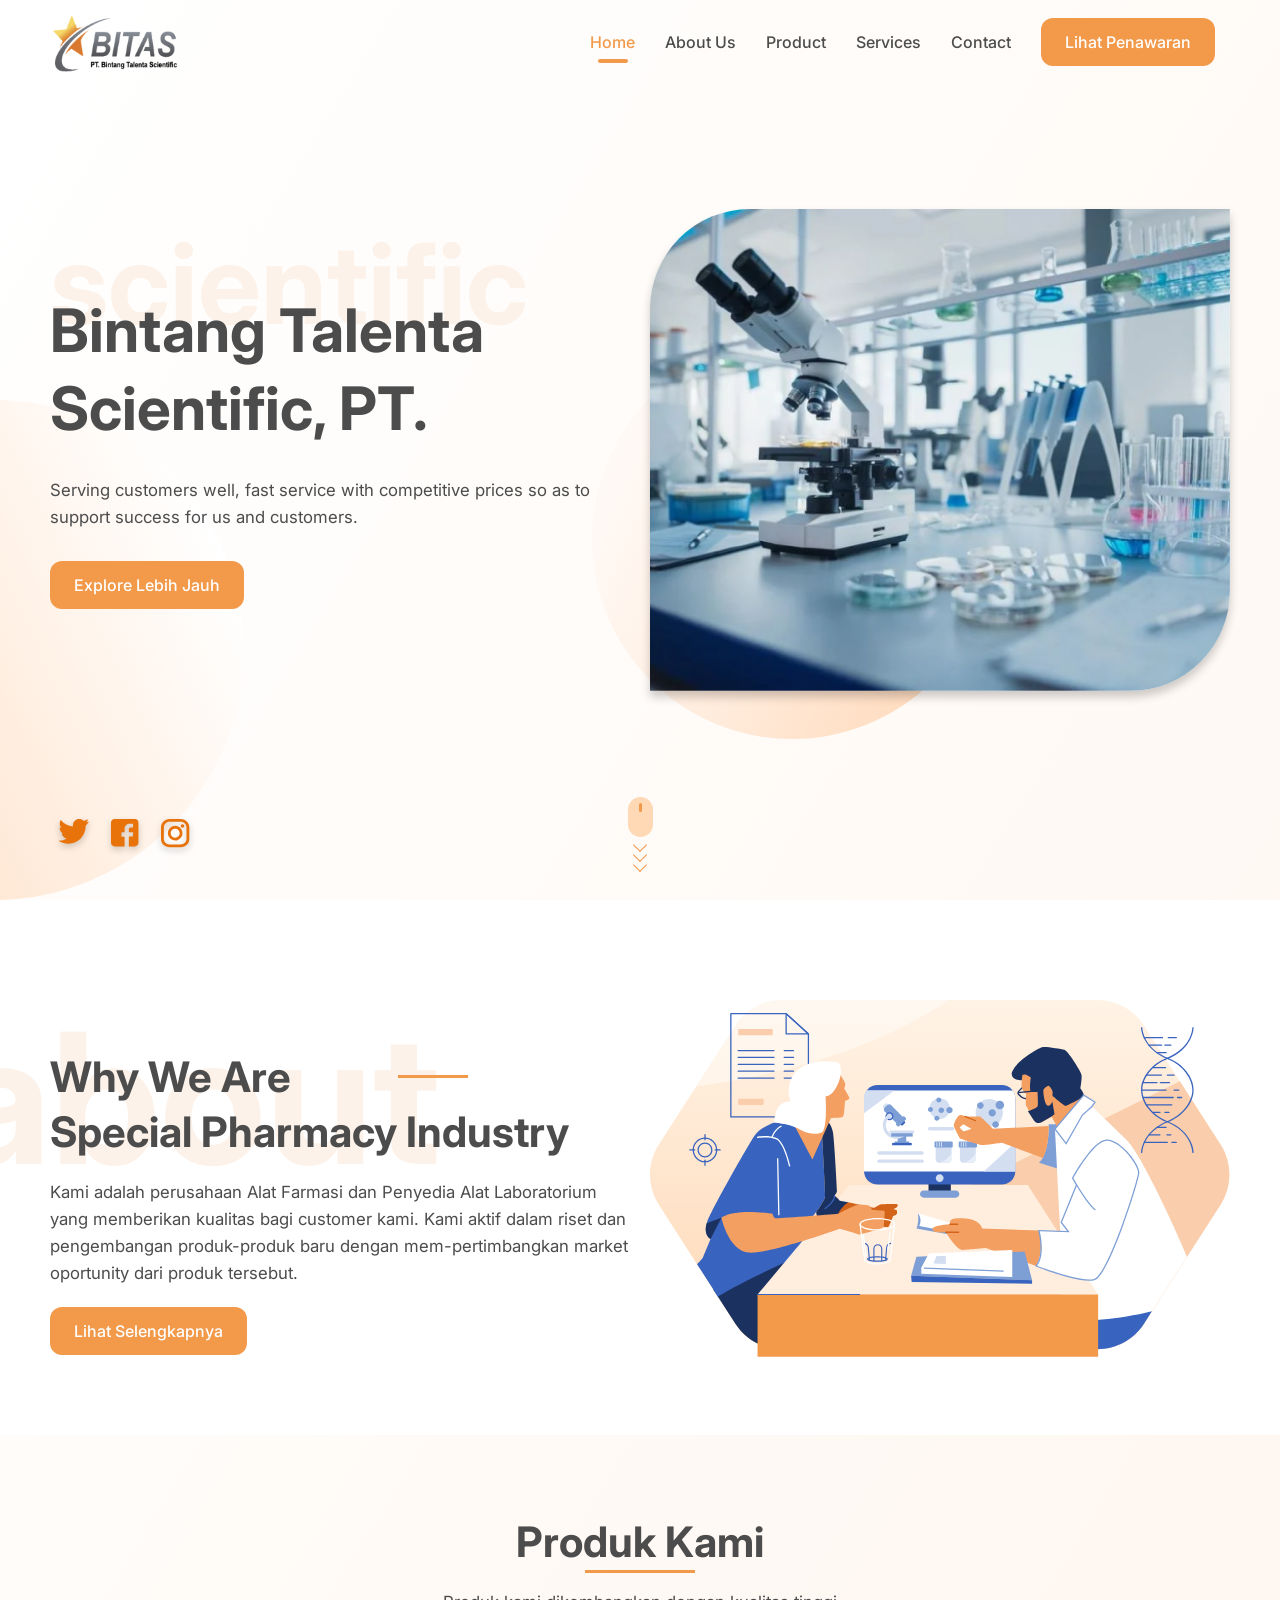
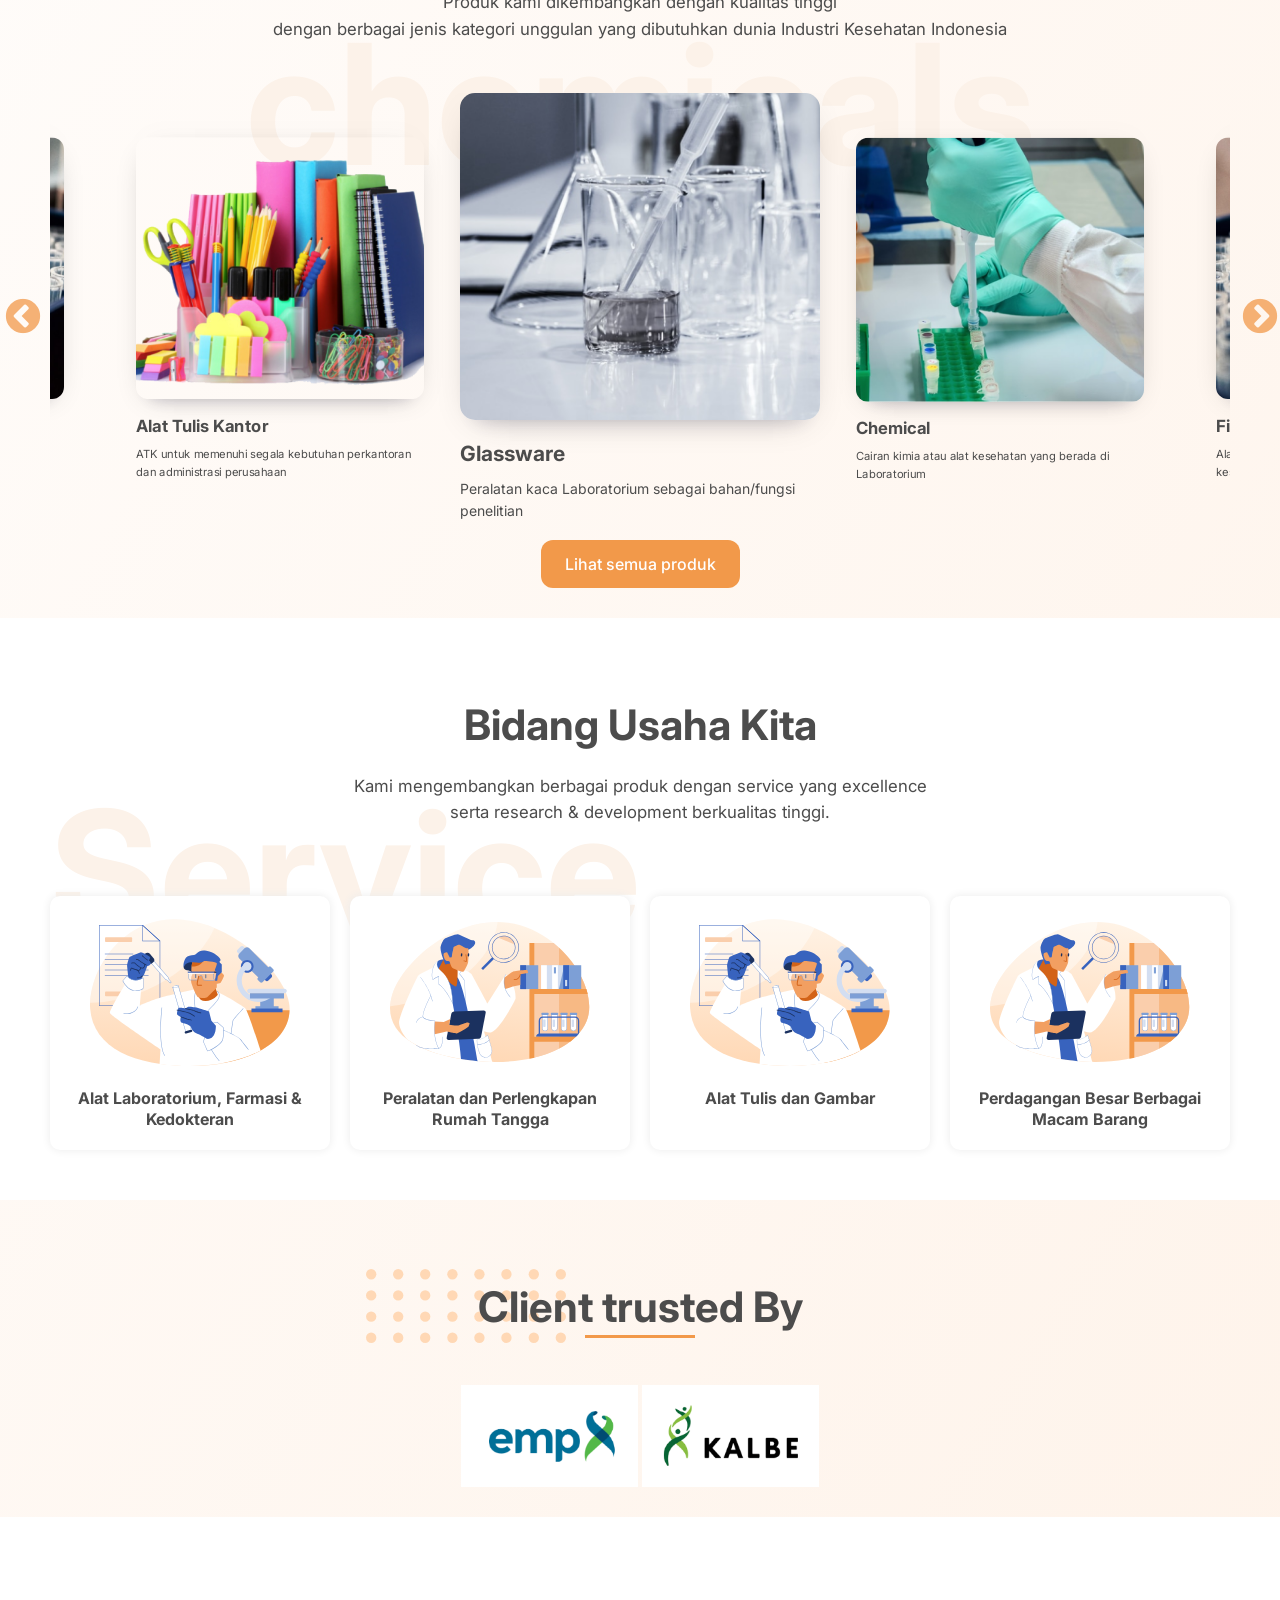
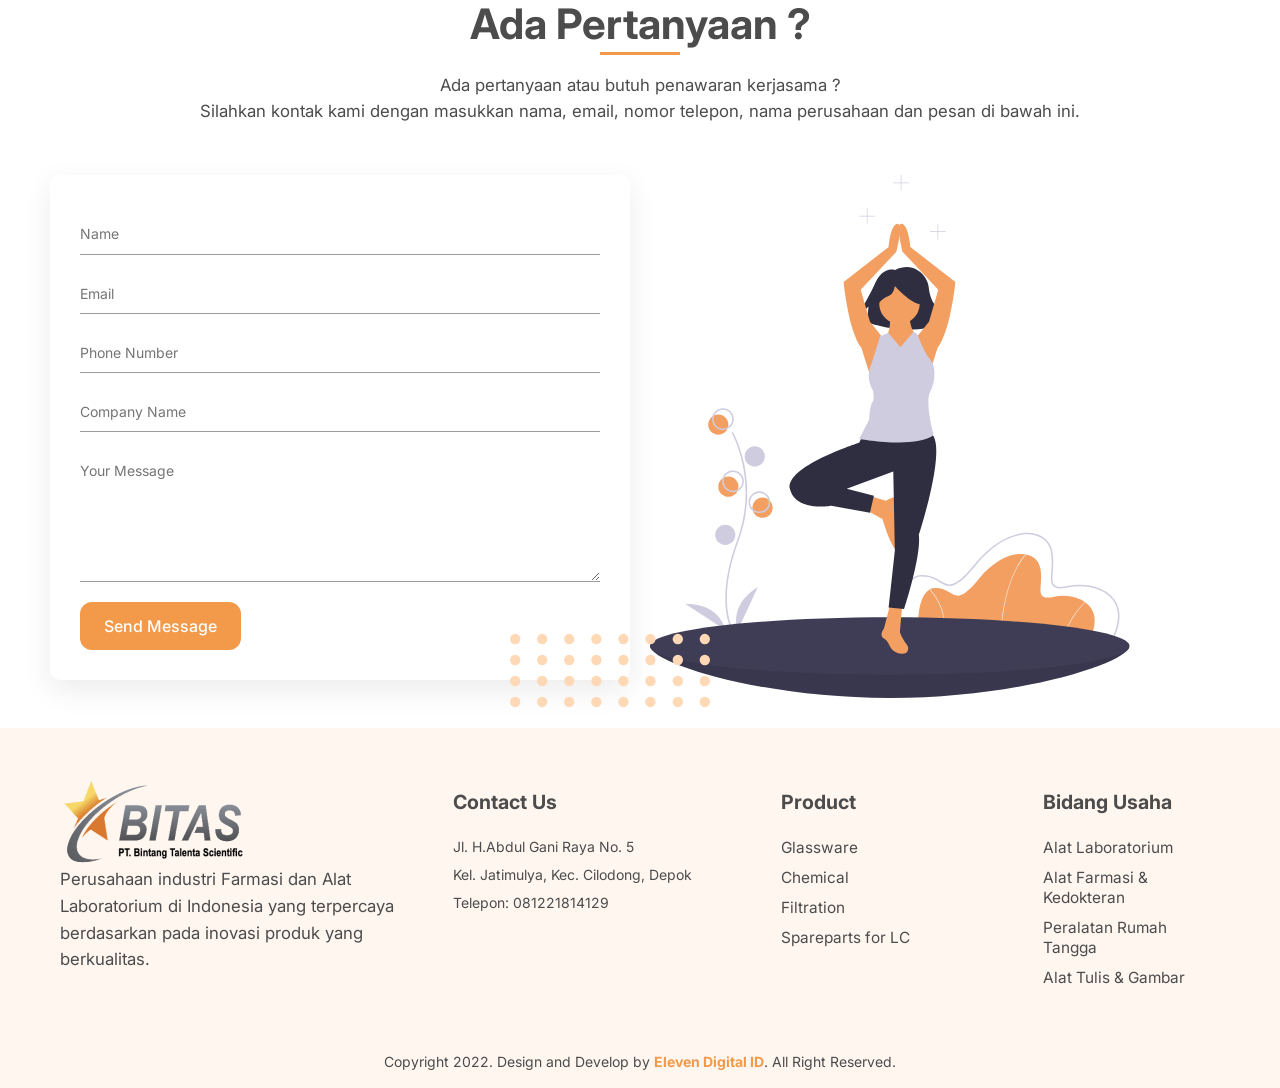
==== commit a8fdcfee: "Update Content & Style" ====
--- a/index.html
+++ b/index.html
@@ -8,9 +8,9 @@
     <meta name="description" content="Leading Sector Industri Alat Kesehatan dan Medis di Indonesia">
     <meta name="keywords" content="alat kesehatan, alat medis, kosmetik, skin care, industri kesehatan, farmasi">
     <link rel="shortcut icon" href="images/favicon.png" type="image/x-icon">
-
+    
     <!-- CSS -->
-    <link type="text/css" rel="stylesheet" href="test/style.css" />
+    <link type="text/css" rel="stylesheet" href="css/style.css" />
     <link type="text/css" rel="stylesheet" href="css/animate.min.css" />
     <link type="text/css" rel="stylesheet" href="js/slick/slick.css">
     <link type="text/css" rel="stylesheet" href="js/slick/slick-theme.css">
@@ -34,10 +34,10 @@
           <div class="navigation">
             <ul>
               <li class="active"><a href="index.html">Home</a></li>
-              <li><a href="">About Us</a></li>
-              <li><a href="">Product</a></li>
-              <li><a href="">Services</a></li>
-              <li><a href="">Contact</a></li>
+              <li><a href="about.html">About Us</a></li>
+              <li><a href="product.html">Product</a></li>
+              <li><a href="services.html">Services</a></li>
+              <li><a href="contact.html">Contact</a></li>
               <li class="navigation__cta">
                 <a href=""
                     class="btn btn__primary"
@@ -79,7 +79,7 @@
                 </div>
               </div>
               <div class="button-area">
-                <a href="#about" class="btn btn__secondary wow fadeInUp" data-wow-duration="1s" data-wow-delay="0.8s">Explore More</a>
+                <a href="#about" class="btn btn__primary wow fadeInUp" data-wow-duration="1s" data-wow-delay="0.8s">Explore Lebih Jauh</a>
               </div>
             </div>
             <div class="col-lg-6 col-sm-6">
@@ -132,7 +132,7 @@
                 about
               </div>
               <div class="button-area mt2 wow fadeInUp" data-wow-duration="1s" data-wow-delay="1.6s">
-                <a href="about.html" class="btn btn__primary">Learn More</a>
+                <a href="about.html" class="btn btn__primary">Lihat Selengkapnya</a>
               </div>
             </div>
           </div>
@@ -296,7 +296,7 @@
         <!-- Title -->
         <div class="page__title text-center">
           <h1 class="wow fadeInUp" data-wow-duration="1s" data-wow-delay="0.4s">
-            Any Question ?
+            Ada Pertanyaan ?
           </h1>
           <p class="wow fadeInUp" data-wow-duration="1s" data-wow-delay="0.8s">
             Ada pertanyaan atau butuh penawaran kerjasama ? <br> 
--- a/css/style.css
+++ b/css/style.css
@@ -0,0 +1,2 @@
+@font-face{font-family:'proxima_novaregular';src:url("../fonts/proximanova-regular-webfont.woff2") format("woff2"),url("../fonts/proximanova-regular-webfont.woff") format("woff");font-weight:normal;font-style:normal}*,*:before,*:after{box-sizing:border-box}html{margin:0;padding:0;scroll-behavior:smooth}body{background:#fff;font-family:"Inter",sans-serif;font-size:14px;font-weight:400;line-height:1.3;-webkit-text-size-adjust:100%;-ms-text-size-adjust:100%;-webkit-font-smoothing:antialiased;margin:0;padding:0}article,aside,details,figcaption,figure,footer,header,hgroup,nav,section{display:block}a{color:inherit;text-decoration:none;vertical-align:top;outline:0;transition:all 0.2s ease}a:hover{text-decoration:none}a:focus,button:focus{outline:0;outline:-webkit-focus-ring-color auto 0;outline-offset:0}img{max-width:100%;width:auto;height:auto;vertical-align:top;border:0;-ms-interpolation-mode:bicubic}table{border-collapse:collapse}iframe{border:none;vertical-align:top}li,ul,ol{margin:0;padding:0}ul li{display:inline-block;list-style:none;vertical-align:top}input,button,select,textarea{font-family:inherit;font-size:inherit;line-height:inherit}input:focus::-webkit-input-placeholder,input:focus:-moz-placeholder,input:focus::-moz-placeholder,input:focus:-ms-input-placeholder{color:transparent}input[type=button],input[type=checkbox],input[type=radio],input[type=reset],input[type=submit],label,select{cursor:pointer}input[type=search]{box-sizing:content-box;-webkit-appearance:textfield}input[type=search]::-webkit-search-cancel-button,input[type=search]::-webkit-search-decoration{-webkit-appearance:none}button,input[type="button"],input[type="checkbox"],input[type="radio"],input[type="reset"],input[type="submit"],label,select{cursor:pointer}textarea{overflow:auto;vertical-align:top}h1,h2,h3,h4,h5,h6{margin:0;line-height:1.2;color:inherit;text-rendering:optimizelegibility}h1,h2,h3{line-height:1.3}h1{font-size:2.5em}h2{font-size:2em}h3{font-size:1.2857em}h4{font-size:1em}h5{font-size:.9375em}h6{font-size:.786em}p{line-height:1.6;margin:3px 0 15px}@media (min-width: 992px){.container{width:970px}}@media (min-width: 1200px){.container{width:1100px}}img{vertical-align:middle}.img-responsive{display:block;max-width:100%;height:auto;width:100%}.container{margin-right:auto;margin-left:auto;padding-left:10px;padding-right:10px}.row{margin-left:-10px;margin-right:-10px}.container-fluid{margin-right:auto;margin-left:auto}.col-xs-1,.col-sm-1,.col-md-1,.col-lg-1,.col-xs-2,.col-sm-2,.col-md-2,.col-lg-2,.col-xs-3,.col-sm-3,.col-md-3,.col-lg-3,.col-xs-4,.col-sm-4,.col-md-4,.col-lg-4,.col-xs-5,.col-sm-5,.col-md-5,.col-lg-5,.col-xs-6,.col-sm-6,.col-md-6,.col-lg-6,.col-xs-7,.col-sm-7,.col-md-7,.col-lg-7,.col-xs-8,.col-sm-8,.col-md-8,.col-lg-8,.col-xs-9,.col-sm-9,.col-md-9,.col-lg-9,.col-xs-10,.col-sm-10,.col-md-10,.col-lg-10,.col-xs-11,.col-sm-11,.col-md-11,.col-lg-11,.col-xs-12,.col-sm-12,.col-md-12,.col-lg-12{position:relative;min-height:1px;padding-left:10px;padding-right:10px}.col-xs-1,.col-xs-2,.col-xs-3,.col-xs-4,.col-xs-5,.col-xs-6,.col-xs-7,.col-xs-8,.col-xs-9,.col-xs-10,.col-xs-11,.col-xs-12{float:left}.col-xs-12{width:100%}.col-xs-11{width:91.66666667%}.col-xs-10{width:83.33333333%}.col-xs-9{width:75%}.col-xs-8{width:66.66666667%}.col-xs-7{width:58.33333333%}.col-xs-6{width:50%}.col-xs-5{width:41.66666667%}.col-xs-4{width:33.33333333%}.col-xs-3{width:25%}.col-xs-2{width:16.66666667%}.col-xs-1{width:8.33333333%}.col-xs-pull-12{right:100%}.col-xs-pull-11{right:91.66666667%}.col-xs-pull-10{right:83.33333333%}.col-xs-pull-9{right:75%}.col-xs-pull-8{right:66.66666667%}.col-xs-pull-7{right:58.33333333%}.col-xs-pull-6{right:50%}.col-xs-pull-5{right:41.66666667%}.col-xs-pull-4{right:33.33333333%}.col-xs-pull-3{right:25%}.col-xs-pull-2{right:16.66666667%}.col-xs-pull-1{right:8.33333333%}.col-xs-pull-0{right:auto}.col-xs-push-12{left:100%}.col-xs-push-11{left:91.66666667%}.col-xs-push-10{left:83.33333333%}.col-xs-push-9{left:75%}.col-xs-push-8{left:66.66666667%}.col-xs-push-7{left:58.33333333%}.col-xs-push-6{left:50%}.col-xs-push-5{left:41.66666667%}.col-xs-push-4{left:33.33333333%}.col-xs-push-3{left:25%}.col-xs-push-2{left:16.66666667%}.col-xs-push-1{left:8.33333333%}.col-xs-push-0{left:auto}.col-xs-offset-12{margin-left:100%}.col-xs-offset-11{margin-left:91.66666667%}.col-xs-offset-10{margin-left:83.33333333%}.col-xs-offset-9{margin-left:75%}.col-xs-offset-8{margin-left:66.66666667%}.col-xs-offset-7{margin-left:58.33333333%}.col-xs-offset-6{margin-left:50%}.col-xs-offset-5{margin-left:41.66666667%}.col-xs-offset-4{margin-left:33.33333333%}.col-xs-offset-3{margin-left:25%}.col-xs-offset-2{margin-left:16.66666667%}.col-xs-offset-1{margin-left:8.33333333%}.col-xs-offset-0{margin-left:0%}@media (min-width: 768px){.col-sm-1,.col-sm-2,.col-sm-3,.col-sm-4,.col-sm-5,.col-sm-6,.col-sm-7,.col-sm-8,.col-sm-9,.col-sm-10,.col-sm-11,.col-sm-12{float:left}.col-sm-12{width:100%}.col-sm-11{width:91.66666667%}.col-sm-10{width:83.33333333%}.col-sm-9{width:75%}.col-sm-8{width:66.66666667%}.col-sm-7{width:58.33333333%}.col-sm-6{width:50%}.col-sm-5{width:41.66666667%}.col-sm-4{width:33.33333333%}.col-sm-3{width:25%}.col-sm-2{width:16.66666667%}.col-sm-1{width:8.33333333%}}@media (min-width: 992px){.col-md-1,.col-md-2,.col-md-3,.col-md-4,.col-md-5,.col-md-6,.col-md-7,.col-md-8,.col-md-9,.col-md-10,.col-md-11,.col-md-12{float:left}.col-md-12{width:100%}.col-md-11{width:91.66666667%}.col-md-10{width:83.33333333%}.col-md-9{width:75%}.col-md-8{width:66.66666667%}.col-md-7{width:58.33333333%}.col-md-6{width:50%}.col-md-5{width:41.66666667%}.col-md-4{width:33.33333333%}.col-md-3{width:25%}.col-md-2{width:16.66666667%}.col-md-1{width:8.33333333%}}@media (min-width: 1200px){.col-lg-1,.col-lg-2,.col-lg-3,.col-lg-4,.col-lg-5,.col-lg-6,.col-lg-7,.col-lg-8,.col-lg-9,.col-lg-10,.col-lg-11,.col-lg-12{float:left}.col-lg-12{width:100%}.col-lg-11{width:91.66666667%}.col-lg-10{width:83.33333333%}.col-lg-9{width:75%}.col-lg-8{width:66.66666667%}.col-lg-7{width:58.33333333%}.col-lg-6{width:50%}.col-lg-5{width:41.66666667%}.col-lg-4{width:33.33333333%}.col-lg-3{width:25%}.col-lg-2{width:16.66666667%}.col-lg-1{width:8.33333333%}}.visible-xs,.visible-sm,.visible-md,.visible-lg{display:none !important}@media (max-width: 767px){.visible-xs{display:block !important}table.visible-xs{display:table !important}tr.visible-xs{display:table-row !important}th.visible-xs,td.visible-xs{display:table-cell !important}}@media (max-width: 767px){.visible-xs-block{display:block !important}}@media (max-width: 767px){.visible-xs-inline{display:inline !important}}@media (max-width: 767px){.visible-xs-inline-block{display:inline-block !important}}@media (min-width: 768px) and (max-width: 991px){.visible-sm{display:block !important}table.visible-sm{display:table !important}tr.visible-sm{display:table-row !important}th.visible-sm,td.visible-sm{display:table-cell !important}}@media (min-width: 768px) and (max-width: 991px){.visible-sm-block{display:block !important}}@media (min-width: 768px) and (max-width: 991px){.visible-sm-inline{display:inline !important}}@media (min-width: 768px) and (max-width: 991px){.visible-sm-inline-block{display:inline-block !important}}@media (min-width: 992px) and (max-width: 1199px){.visible-md{display:block !important}table.visible-md{display:table !important}tr.visible-md{display:table-row !important}th.visible-md,td.visible-md{display:table-cell !important}}@media (min-width: 992px) and (max-width: 1199px){.visible-md-block{display:block !important}}@media (min-width: 992px) and (max-width: 1199px){.visible-md-inline{display:inline !important}}@media (min-width: 992px) and (max-width: 1199px){.visible-md-inline-block{display:inline-block !important}}@media (min-width: 1200px){.visible-lg{display:block !important}table.visible-lg{display:table !important}tr.visible-lg{display:table-row !important}th.visible-lg,td.visible-lg{display:table-cell !important}}@media (min-width: 1200px){.visible-lg-block{display:block !important}}@media (min-width: 1200px){.visible-lg-inline{display:inline !important}}@media (min-width: 1200px){.visible-lg-inline-block{display:inline-block !important}}@media (max-width: 767px){.hidden-xs{display:none !important}}@media (min-width: 768px) and (max-width: 991px){.hidden-sm{display:none !important}}@media (min-width: 992px) and (max-width: 1199px){.hidden-md{display:none !important}}@media (min-width: 1200px){.hidden-lg{display:none !important}}.clearfix:after,.clearfix:before,.row:after,.row:before{display:table;content:"";line-height:0}.clearfix:after,.row:after{clear:both}.centerElement{display:flex;flex-direction:column;justify-content:center;align-content:center;width:100%;height:100%}.text-center{text-align:center}.display-table{display:table;width:100%;height:100%;position:relative;z-index:1}.display-center{display:table-cell;vertical-align:middle;width:100%;height:100%}.center-block{display:block;margin-left:auto;margin-right:auto;float:none;text-align:center}.container__full{height:100%}.round-1{box-shadow:0px 6px 10px rgba(0,0,0,0.2);overflow:hidden;border-top-left-radius:100px;border-bottom-right-radius:100px}.round-2{box-shadow:0px 6px 10px rgba(0,0,0,0.2);overflow:hidden;border-bottom-right-radius:100px;border-top-left-radius:100px}.btn{display:inline-block;text-align:center;vertical-align:middle;font-size:16px;font-weight:500;line-height:1.5;padding:12px 24px;border-radius:12px;transition:all .5s ease}.btn__primary{background:#F2994A;color:#fff;transform:translateY(0);border-color:#F2994A}.btn__secondary{background:#fef6ef;color:#F2994A;transform:translateY(0);border-color:#F2994A}.btn__outline{background:#fff;color:#F2994A !important}a{transition:all 0.2s ease}#scrollMouse{bottom:30px;position:absolute;left:0;z-index:2;right:0;margin:auto;text-align:center;width:25px}@media (max-width: 768px){#scrollMouse{bottom:10px}}#scrollMouse .wheel{border-radius:10px;height:9px;width:3px;display:block;margin:5px auto;background:#F2994A;position:relative;top:6px}#scrollMouse .wheel{-webkit-animation:mouse-wheel 1.2s ease infinite;-moz-animation:mouse-wheel 1.2s ease infinite}#scrollMouse span{display:block;width:10px;height:10px;transform:rotate(45deg);border-right:1px solid #F2994A;border-bottom:1px solid #F2994A;margin:0px auto}#scrollMouse .unu{margin-top:3px}#scrollMouse .unu,#scrollMouse .doi,#scrollMouse .trei{-webkit-animation:mouse-scroll 1s infinite;-moz-animation:mouse-scroll 1s infinite}#scrollMouse .unu{-webkit-animation-delay:.1s;-moz-animation-delay:.1s;-webkit-animation-direction:alternate}#scrollMouse .doi{-webkit-animation-delay:.2s;-moz-animation-delay:.2s;-webkit-animation-direction:alternate}#scrollMouse .trei{-webkit-animation-delay:.3s;-moz-animation-delay:.3s;-webkit-animation-direction:alternate}#scrollMouse .mouse{height:40px;width:25px;border-radius:15px;transform:none;background-color:#FFD8B5}@keyframes mouse-scroll{0%{opacity:0}50%{opacity:0.5}100%{opacity:1}}.mt1{margin-top:10px}.mt2{margin-top:20px}.mt3{margin-top:30px}.backtop{position:fixed;bottom:50px;right:50px;background:#F2994A;border-radius:50%;padding:10px;box-shadow:0px 10px 10px #cccccc;height:45px;width:45px;transition:all .4s ease;display:none;z-index:99}.backtop:hover{cursor:pointer;background:#F2994A}@media (max-width: 768px){.backtop{bottom:20px;right:20px}}#nav-icon1{width:60px;height:45px;position:relative;transform:rotate(0deg);transition:.5s ease-in-out;cursor:pointer;transform:scale(0.5)}#nav-icon1 span{display:block;position:absolute;height:9px;width:100%;background:#F2994A;border-radius:9px;opacity:1;left:0;transform:rotate(0deg);transition:.25s ease-in-out;z-index:100}#nav-icon1 span:nth-child(1){top:0px}#nav-icon1 span:nth-child(2){top:18px;width:60%}#nav-icon1 span:nth-child(3){top:36px}#nav-icon1.open span:nth-child(1){top:18px;transform:rotate(135deg)}#nav-icon1.open span:nth-child(2){opacity:0;left:-60px}#nav-icon1.open span:nth-child(3){top:18px;transform:rotate(-135deg)}.title-main{position:relative}.title-main h1{text-align:center;font-size:3em;margin:20px auto}@media (max-width: 768px){.title-main h1{font-size:2em}}.title-main:after{content:'';position:absolute;bottom:0;right:0;left:0;margin:auto;height:3px;width:70px;background:#148D3B}@media (max-width: 768px){.title-main:after{bottom:-10px}}.tab{background:#fff;border:1px solid #ccc;padding:5px 12px;border-radius:20px;display:inline-flex;margin-right:10px;cursor:pointer;white-space:nowrap;transition:all .3s ease-in-out}@media (max-width: 768px){.tab{display:inline-block;margin-right:4px;margin-bottom:6px}}.tab:hover{background:#E7F4EB;border:1px solid #F2994A}.tab.active{background:#F2994A;color:#fff;border:1px solid #F2994A}.tab-wrapper{display:flex;margin:20px auto}@media (max-width: 768px){.tab-wrapper{overflow-x:scroll;display:block;text-align:center}}.tab-content{display:flex;flex-wrap:wrap;justify-content:flex-start;width:100%}@media (min-width: 768px){.tab-content{margin-left:-8px;margin-right:-8px}}.tab-content__item{width:calc(100%/4);padding:8px;display:flex}@media (max-width: 768px){.tab-content__item{padding:4px;width:calc(100%/1)}}.card{background:#ffffff;box-shadow:0 0 24px -4px rgba(0,0,0,0.12);border-radius:16px;padding:8px;display:flex;flex-direction:column;margin-bottom:10px}.card__name{padding:10px;flex:1 0 auto}.card__name--title{font-size:1.5em;font-weight:600;line-height:1.5;margin-bottom:10px}.card__name--desc{line-height:normal;color:#848484;flex:1 0 auto}.card__foot{padding:10px}.label{height:16px;padding:0 8px;display:inline-flex;align-items:center;font-size:12px;line-height:0;letter-spacing:0.8px;text-decoration:none;color:#ffffff;border-radius:16px;background-color:#f1f1f1;white-space:nowrap;text-transform:capitalize}.label--info{background-color:#0eb3ff}.label--success{background-color:#9bce59}.label--warning{background-color:#f8a33f}.label--danger{background-color:#f25b61}.label--default{background-color:#54bfba}body{color:#4C4C4C;background:linear-gradient(121.49deg, #fff 0%, #FEF1E6 100%)}@media (min-width: 1200px){.container{width:1200px}}p{font-size:1.2em}.page{position:relative;padding:30px}@media (max-width: 768px){.page{padding:10px}}.page__inner{padding:40px 0px}.page__title{position:relative;margin:50px auto 50px}@media (max-width: 768px){.page__title{text-align:center}}.page__title h1{position:relative;z-index:10;font-size:3em}@media (max-width: 768px){.page__title h1{font-size:1.8em}}.page__title p{font-size:1.2em;margin:20px auto;position:relative;z-index:1}.shadowTitle{color:#fcf2e9;font-weight:bold;position:absolute;top:0}@media (max-width: 768px){.shadowTitle{font-size:3.5em}}.shadowTitle__1{font-size:8em;z-index:-1;top:-80px}@media (max-width: 768px){.shadowTitle__1{top:-30px;font-size:3.5em}}.shadowTitle__2{font-size:13em;top:-70px;left:-100px}@media (max-width: 768px){.shadowTitle__2{font-size:3.5em;top:-20px;left:0;right:0}}@media (min-width: 992px) and (max-width: 1100px){.shadowTitle__2{font-size:10em}}.shadowTitle__3{font-size:12em;left:0;right:0;margin:auto;z-index:0;top:80px}@media (max-width: 768px){.shadowTitle__3{font-size:3.5em;top:120%}}.shadowTitle__4{font-size:12em;bottom:10px;z-index:-1}@media (max-width: 768px){.shadowTitle__4{font-size:3.7em}}.shadowTitle__5{font-size:12em;left:0;z-index:0;top:50%}@media (max-width: 768px){.shadowTitle__5{font-size:4.5em;top:105%}}.shadowTitle__6{font-size:12em;left:0;z-index:0;top:70%}@media (max-width: 768px){.shadowTitle__6{font-size:4.5em;top:105%}}.wave{width:100%}.wave img{width:100%}.wave__top{bottom:0;left:0}.wave__bottom{top:0}.header{width:100%;display:flex;align-items:center;justify-content:center;z-index:100;transition:box-shadow .3s, color .5s, background-color .5s;position:fixed;height:85px}@media (max-width: 768px){.header{height:80px}}.header nav{display:flex;align-items:center;justify-content:space-between}@media (min-width: 768px){.header nav .logo{width:130px}}@media (max-width: 768px){.header nav .logo{width:100px}}.header nav .navigation{flex:1 70%}.header.fixed{position:fixed;width:100%;background:linear-gradient(121.49deg, #fff 0%, #FEF1E6 100%);opacity:1;transition:transform 0.4s cubic-bezier(0.4, 0, 0.2, 1) 0.3s,opacity 0s 0.3s;box-shadow:0 0 1.8rem rgba(0,0,0,0.15)}.header.fixed .navigation ul li a{color:#4C4C4C}.header.fixed .navigation ul li a:hover{color:#F2994A}.header .navigation__cta img{width:24px}.header .navigation__cta a{color:#fff !important;display:flex;align-items:center}.header .navigation__cta i{margin-right:10px}@media (max-width: 768px){.header .navigation{background:linear-gradient(121.49deg, #fff 0%, #FEF1E6 100%);padding:10px;position:fixed;top:0;left:0;width:100%;height:100%;z-index:2;transform:translateX(100%);transition:all .3s ease-in-out;display:flex;align-items:center;justify-content:center}}@media (min-width: 768px){.header .navigation ul{display:flex;align-items:center;justify-content:flex-end}}.header .navigation ul li{margin:5px 15px;position:relative}@media (max-width: 768px){.header .navigation ul li{display:block;margin:50px 10px;text-align:center}}.header .navigation ul li.active a{color:#F2994A}@media (min-width: 768px){.header .navigation ul li.active:before{height:4px;width:30px;border-radius:8px;background:#F2994A;position:absolute;content:'';bottom:-10px;left:0;right:0;margin:auto}}.header .navigation ul li a{color:#4C4C4C;font-size:16px;font-weight:500}.header .navigation ul li a:hover{color:#F2994A}@media (max-width: 768px){.header .navigation ul li a{font-weight:700}}.header .navigation.show{transform:translateX(0%)}.header .valign{display:flex;align-items:center}@media (max-width: 768px){.header .valign{display:block}}.header .menu__mobile{z-index:99}@media (max-width: 768px){.header .container{flex:1}}.cover{height:100vh;width:100%;position:relative;padding:0;overflow:hidden}.cover:before{content:'';position:absolute;bottom:0;left:-20%;height:500px;width:500px;background:linear-gradient(64.36deg, #fff 12.25%, #FFDCBF 94.83%);transform:rotate(180deg);border-radius:100%}@media (max-width: 768px){.cover:before{bottom:5%;left:-20%;height:200px;width:200px}}.cover .content{height:100%}.cover .content .container{display:flex;align-items:center;height:100%}.cover .content .tagline{position:relative;color:#4C4C4C;text-align:left}@media (max-width: 768px){.cover .content .tagline{text-align:center;margin-top:30px;padding:10px}}.cover .content .tagline h1{font-weight:bold;font-size:60px}@media (max-width: 768px){.cover .content .tagline h1{font-size:1.4em}}.cover .content .tagline h1 span{font-weight:bold}.cover .content .tagline p{margin:30px auto;font-size:1.2em}@media (max-width: 768px){.cover .content .tagline p{font-size:1em;margin:10px auto}}@media (max-width: 768px){.cover .content .button-area{margin:auto;text-align:center}}@media screen and (max-height: 600px){.cover .content .button-area{display:none}}.cover .content .valign{display:flex;align-items:center}@media (max-width: 768px){.cover .content .valign{display:block}}.cover .content .homepage{width:570px}@media (max-width: 768px){.cover .content .homepage{width:300px;height:auto;margin:auto}}@media (min-width: 768px) and (max-width: 1100px){.cover .content .homepage{width:450px}}.cover .content .homepage__item:focus{outline:none}.cover .content .homepage .slick-list{box-shadow:0px 6px 10px rgba(0,0,0,0.2);border-top-right-radius:50px;border-bottom-left-radius:50px}.cover .content .homepage .slick-slide.slick-current.slick-active.slick-center{transform:scale(1)}.cover .content .homepage .slick-dots{bottom:-60px}@media (max-width: 768px){.cover .content .homepage .slick-dots{bottom:-40px}}.cover .content .homepage .slick-dots li{width:40px}.cover .content .homepage .slick-dots li button:before{content:'';height:6px;border-radius:10px;width:40px;background:#F2994A}.cover .content .homepage .slick-prev,.cover .content .homepage .slick-next{width:40px;height:40px;z-index:2}.cover .content .homepage .slick-prev:before,.cover .content .homepage .slick-next:before{color:#F2994A;font-size:40px}.cover .content .homepage .slick-next{right:-4%}@media (max-width: 768px){.cover .content .homepage .slick-next{right:0;top:40%}}.cover .content .homepage .slick-prev{left:-4%}@media (max-width: 768px){.cover .content .homepage .slick-prev{left:0;top:40%;z-index:20}}.cover .hero{position:relative;z-index:2}.cover .hero img{width:100%}.cover .hero:before{content:'';position:absolute;z-index:-1;bottom:-10%;left:-10%;height:400px;width:400px;background:linear-gradient(114.28deg, #FFF9F5 13.91%, #FFF1E6 37.85%, #FFDCBF 84.98%);border-radius:100%}@media (max-width: 768px){.cover .hero:before{display:none;content:''}}.cover .social{position:absolute;bottom:40px;z-index:10}.cover .wave__top{position:absolute}.service{position:relative;background-color:#fff}@media (min-width: 768px){.service .wrapper{display:flex;flex-wrap:wrap;justify-content:center}}.service .item{margin:20px auto;width:280px;background:#fff;padding:16px;text-align:center;border-radius:10px;box-shadow:0px 0px 10px #ebebeb;transform:translateY(0px);transition:all .5s ease}@media (max-width: 768px){.service .item{width:auto}}.service .item:hover{box-shadow:0 30px 20px -17px rgba(50,50,93,0.25),0 18px 36px -18px rgba(0,0,0,0.3),0 -12px 36px -8px rgba(0,0,0,0.025);transform:translateY(-7px)}.service .item__images{width:200px;margin:auto;height:160px;display:flex;justify-content:center;align-items:center}.service .item__title{font-weight:bold;font-size:1rem;margin:16px auto;height:30px}.about{background-color:#fff}@media (min-width: 768px){.about{padding-top:100px}}.about .page__title h1:after{content:'';position:absolute;top:25px;left:calc(100% - 40%);height:3px;width:70px;background:#F2994A}@media (max-width: 768px){.about .page__title h1:after{top:auto;bottom:-10px;left:0;right:0;margin:auto;width:60px}}.about .visi-misi .page__title{margin:0px auto 10px}.about .visi-misi .page__title:after{left:calc(100% - 40%);width:60px;border-radius:10px}@media (max-width: 768px){.about .visi-misi .page__title:after{top:auto;bottom:-5px}}.about .timeline{position:relative;max-width:1200px;margin:0 auto}.about .timeline::after{content:'';position:absolute;width:5px;background-color:#fef6ef;top:20px;bottom:10px;left:50%;margin-left:-3px}.about .wrapper{padding:10px 40px;position:relative;background-color:inherit;width:50%}.about .wrapper::after{content:'';position:absolute;width:25px;height:25px;right:-13px;background-color:white;border:4px solid #C8AD02;top:15px;border-radius:50%;z-index:1}.about .left{left:0}.about .right{left:50%}.about .left::before{content:" ";height:0;position:absolute;top:22px;width:0;z-index:1;right:30px;border:medium solid #fef6ef;border-width:10px 0 10px 10px;border-color:transparent transparent transparent #fef6ef}.about .right::before{content:" ";height:0;position:absolute;top:22px;width:0;z-index:1;left:30px;border:medium solid #fef6ef;border-width:10px 10px 10px 0;border-color:transparent #fef6ef transparent transparent}.about .right::after{left:-12px}.about .content{padding:20px 20px;background-color:#fef6ef;color:#4C4C4C;position:relative;border-radius:10px;filter:drop-shadow(0px 24px 64px rgba(0,0,0,0.04))}.about .content .image{border-radius:10px;overflow:hidden;margin-bottom:20px}@media screen and (max-width: 768px){.about .timeline::after{left:10px}.about .wrapper{width:100%;padding-left:40px;padding-right:5px}.about .wrapper::before{left:30px;border:medium solid #fef6ef;border-width:10px 10px 10px 0;border-color:transparent #fef6ef transparent transparent}.about .left::after,.about .right::after{left:-2px}.about .right{left:0%}}.case-study .page__title h1:after{content:'';position:absolute;top:55px;right:0;left:0;margin:auto;height:3px;width:110px;background:#F2994A}@media (max-width: 768px){.case-study .page__title h1:after{top:auto;width:70px;bottom:-10px}}.case-study .project{overflow:visible}.case-study .project__item{width:calc(100% + 30px);transform:scale(0.8);transition:all .5s ease}.case-study .project__item:focus{outline:none !important}.case-study .project__item:hover{cursor:grab}.case-study .project__images{border-radius:15px;overflow:hidden;box-shadow:0px 15px 20px -17px rgba(50,50,93,0.25),0px 10px 36px -18px rgba(0,0,0,0.3),0 -12px 36px -8px rgba(0,0,0,0.025)}.case-study .project__title{margin-top:20px}.case-study .project__title h3{font-size:1.5em;margin:10px auto}.case-study .project__title p{font-size:14px}.case-study .project .slick-slide.slick-current.slick-active.slick-center{transform:scale(1)}.case-study .project .slick-dots{bottom:-60px}.case-study .project .slick-dots li button:before{font-size:13px;color:#F2994A}.case-study .project .slick-prev:before,.case-study .project .slick-next:before{color:#F2994A;font-size:40px}.case-study .project .slick-next{right:-4%}@media (max-width: 768px){.case-study .project .slick-next{right:0;top:40%}}.case-study .project .slick-prev{left:-4%}@media (max-width: 768px){.case-study .project .slick-prev{left:0;z-index:20;top:40%}}.case-study .project .slick-prev,.case-study .project .slick-next{width:37px;height:37px;z-index:2}.testimonials .page__title{position:absolute;width:45%}@media (max-width: 768px){.testimonials .page__title{width:100%;position:relative}}.testimonials .page__title:after{content:'';position:absolute;top:25px;left:260px;height:3px;width:110px;background:#F2994A}@media (max-width: 768px){.testimonials .page__title:after{top:38px;width:70px;left:0%;right:0;margin:auto}}.testimonials .page__title.client{position:relative;width:60%;text-align:center}@media (max-width: 768px){.testimonials .page__title.client{width:100%}}.testimonials .page__title.client:after{content:'';position:absolute;top:55px;right:0;left:0;margin:auto;height:3px;width:110px;background:#F2994A}@media (max-width: 768px){.testimonials .page__title.client:after{top:38px;width:70px}}.testimonials .page__title.client:before{content:url(../images/svg/dots.svg);position:absolute;top:-25px;left:80px}@media (max-width: 768px){.testimonials .page__title.client:before{content:''}}.testimonials .shadowTitle{top:55px}@media (max-width: 768px){.testimonials .shadowTitle{font-size:3em;top:0px}}.testimonials .client-list ul{margin:auto;text-align:center}.testimonials .client-list .item{width:15%}@media (max-width: 768px){.testimonials .client-list .item{width:40%;margin:10px}}.testimonials .shape{position:relative;margin-bottom:60px}@media (max-width: 768px){.testimonials .shape__bg{position:absolute}}.testimonials .shape .sliderTestimonial{position:absolute;top:200px;text-align:center;width:100%;left:0;right:0}@media (max-width: 768px){.testimonials .shape .sliderTestimonial{position:relative;top:0px}}.testimonials .shape .sliderTestimonial .item:focus{outline:none !important}.testimonials .shape .sliderTestimonial .item__images{width:180px;border-radius:50%;box-shadow:5px 5px 10px #ccc;margin:auto;overflow:hidden}@media (max-width: 768px){.testimonials .shape .sliderTestimonial .item__images{width:110px}}.testimonials .shape .sliderTestimonial .item__speech{margin:30px auto;width:70%}@media (max-width: 768px){.testimonials .shape .sliderTestimonial .item__speech{width:100%}}.testimonials .shape .sliderTestimonial .item__speech h2{font-weight:normal;line-height:1.7}@media (max-width: 768px){.testimonials .shape .sliderTestimonial .item__speech h2{font-size:1.2em}}.testimonials .shape .sliderTestimonial .item__profile--name{font-weight:bold;font-size:1.5em;margin-bottom:5px}.testimonials .shape .sliderTestimonial .item__profile--pt{font-size:1.1em}.testimonials .slick-dots{bottom:-60px}.testimonials .slick-dots li button:before{font-size:13px;color:#F2994A !important}.testimonials .slick-prev:before,.testimonials .slick-next:before{color:#F2994A;font-size:40px}.detail{padding:15px 20px}.product-info{display:flex;order:1;flex-direction:column;position:relative;border-radius:20px;padding:15px;color:#ffffff;background:linear-gradient(79.87deg, #148D3B .77%, #5AE487 97.33%);margin-bottom:20px}@media (max-width: 768px){.product-info{margin:20px -20px}}.product-info .title{font-size:1.8em;margin-bottom:15px}.product-info .icon{position:absolute;top:10px;right:10px}.product-image{display:flex;order:1;margin-bottom:15px;border-radius:10px;overflow:hidden;justify-content:center}@media (min-width: 768px){.product-image{box-shadow:0px 15px 20px -17px rgba(50,50,93,0.25),0px 10px 36px -18px rgba(0,0,0,0.3),0 -12px 36px -8px rgba(0,0,0,0.025);padding:10px}}.product-image img{max-width:400px}.product-content{display:flex;order:1;flex-direction:column;position:relative;margin:10px auto}.product-content .title{font-size:1.5em;font-weight:600;color:#4C4C4C;margin-bottom:10px}.product-content .description{color:#8D8C8C;line-height:normal}.product-recommend{position:relative;display:flex;flex-wrap:wrap;margin:8px -10px}.product-recommend__item{padding:0}.product-recommend .card{margin:10px}.contact{background-color:#fff}.contact .shadowTitle{font-size:11em;left:0;right:0;margin:auto;color:#f7f9fd;z-index:-1;top:10px}@media (max-width: 768px){.contact .shadowTitle{font-size:3.5em}}.contact .page__title:after{content:'';position:absolute;top:55px;left:0;right:0;margin:auto;height:3px;width:80px;background:#F2994A}@media (max-width: 768px){.contact .page__title:after{top:45px}}.contact__form{background:#fff;padding:30px;box-shadow:0px 10px 30px #ececec;border-radius:10px}@media (max-width: 768px){.contact__form{padding:8px 16px 24px}}.contact__form::after{content:url(../images/svg/dots.svg);position:absolute;bottom:-45px;right:-70px;z-index:2}@media (max-width: 768px){.contact__form::after{bottom:-75px;right:10px}}.contact__form .form__field{margin:10px auto 20px}.contact__form .form__field .control{border:0;outline:0;border-bottom:1px solid #9C9C9C;color:#4C4C4C;display:block;width:100%;background:transparent;padding:10px 0px;background-clip:padding-box;margin:10px auto}.contact .maps{margin:20px auto}.footer{position:relative;background:#fef6ef;overflow:hidden}.footer__content{padding:50px 10px}@media (max-width: 768px){.footer .details{width:100%}}.footer .details .subinfo .item__title{font-size:1.4em;height:50px;display:flex;align-items:center;font-weight:bold}.footer .details .subinfo .item__desc p{font-size:1.1em}.footer .details .subinfo .item__desc li{display:block;margin:10px auto}.footer .details .subinfo .item__desc li a{font-size:1.1em}.footer .copyright{text-align:center}.footer .copyright p{font-size:1em}.footer .copyright a{color:#F2994A;font-weight:bold}.banner{width:100%;padding-top:100px;height:450px;overflow:hidden;background-attachment:fixed;background-size:cover}.banner__about{background:url(../images/banner-1.jpg) no-repeat center}.banner__product{background:url(../images/banner-5.jpg) no-repeat center}.banner__services{background:url(../images/banner-4.jpg) no-repeat center}.banner__contact{background:url(../images/banner-2.jpg) no-repeat center;background-position:bottom}.banner__detail{background-image:linear-gradient(to top left, rgba(200,173,2,0.7), #209b48),url("../images/banner-5.jpg");display:flex;align-items:center;justify-content:center;color:#ffffff;flex-direction:column;text-align:center}@media (max-width: 768px){.banner{height:300px;padding-top:80px;background-attachment:scroll;background-size:contain;background-position:bottom}}@media (min-width: 768px){.banner{background-attachment:fixed;background-size:cover}}.banner img{width:100%}.illustration img{width:100%}
+/*# sourceMappingURL=style.css.map */
